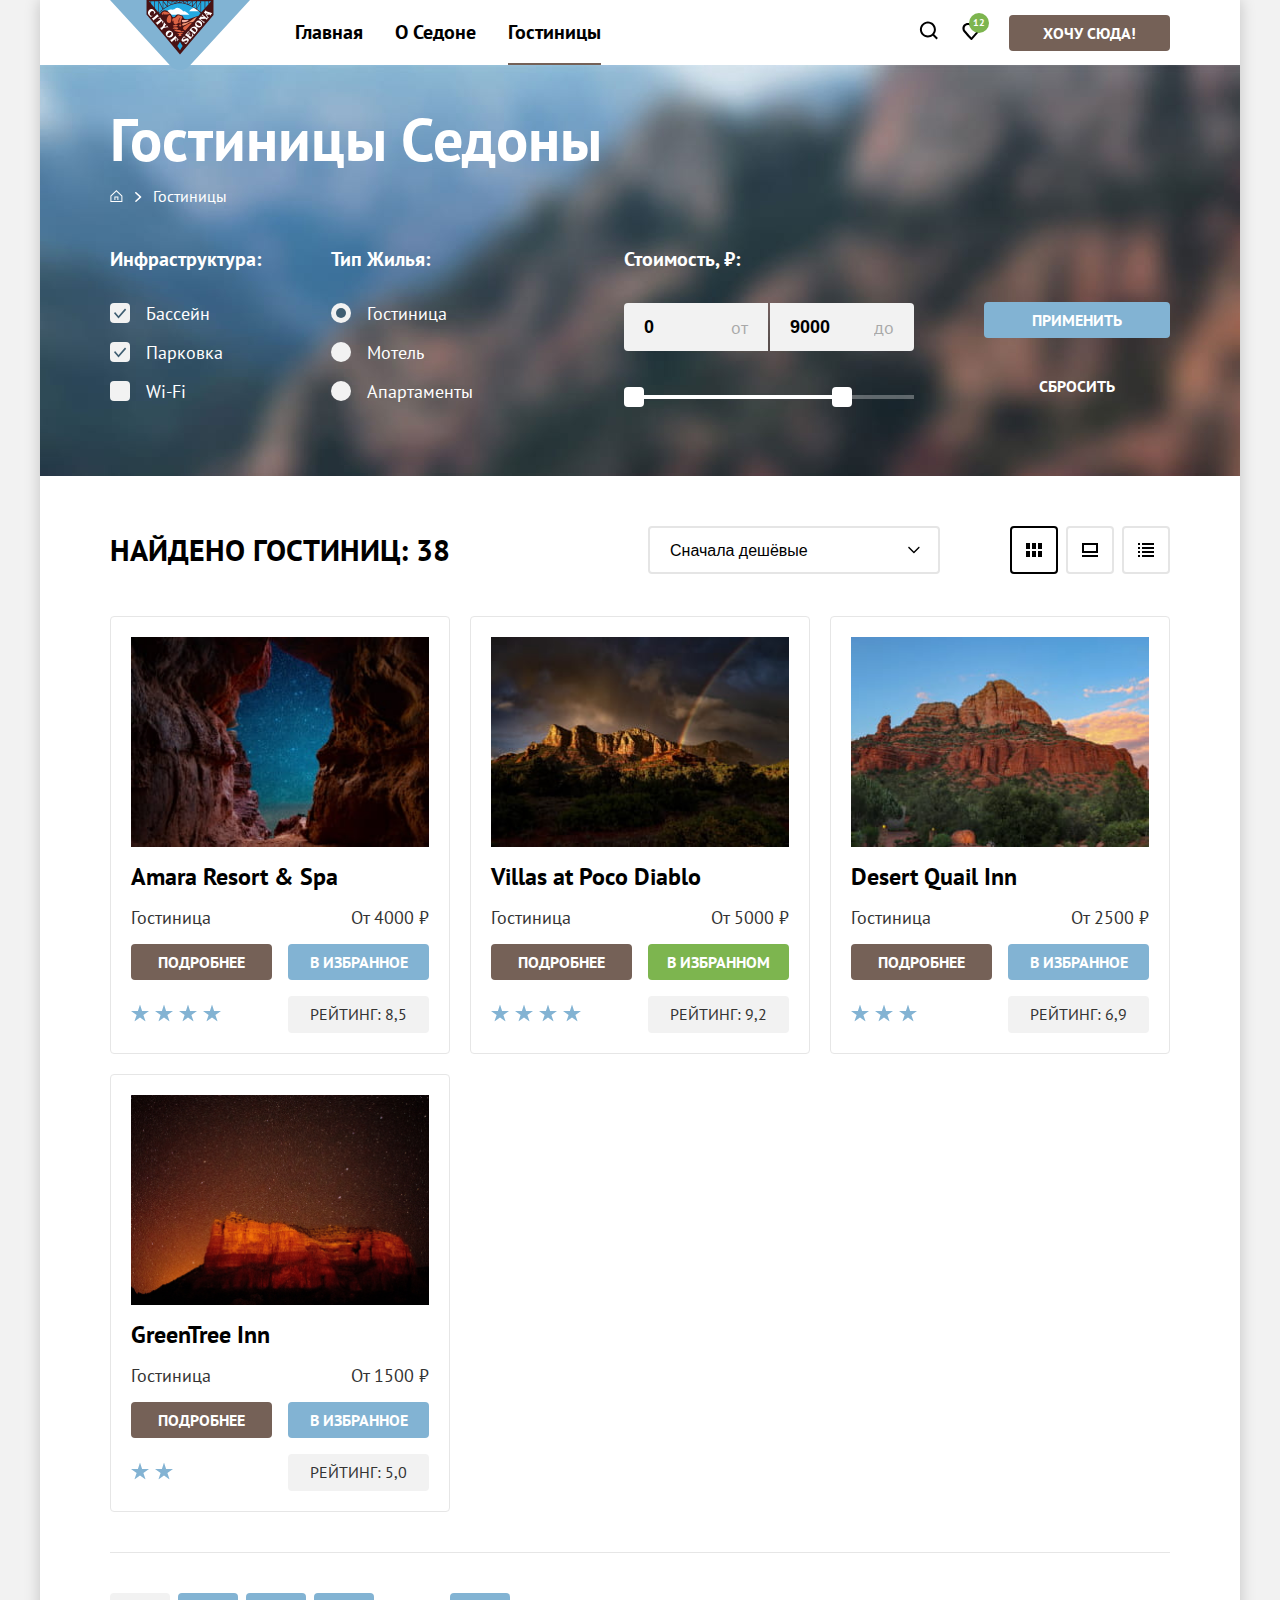
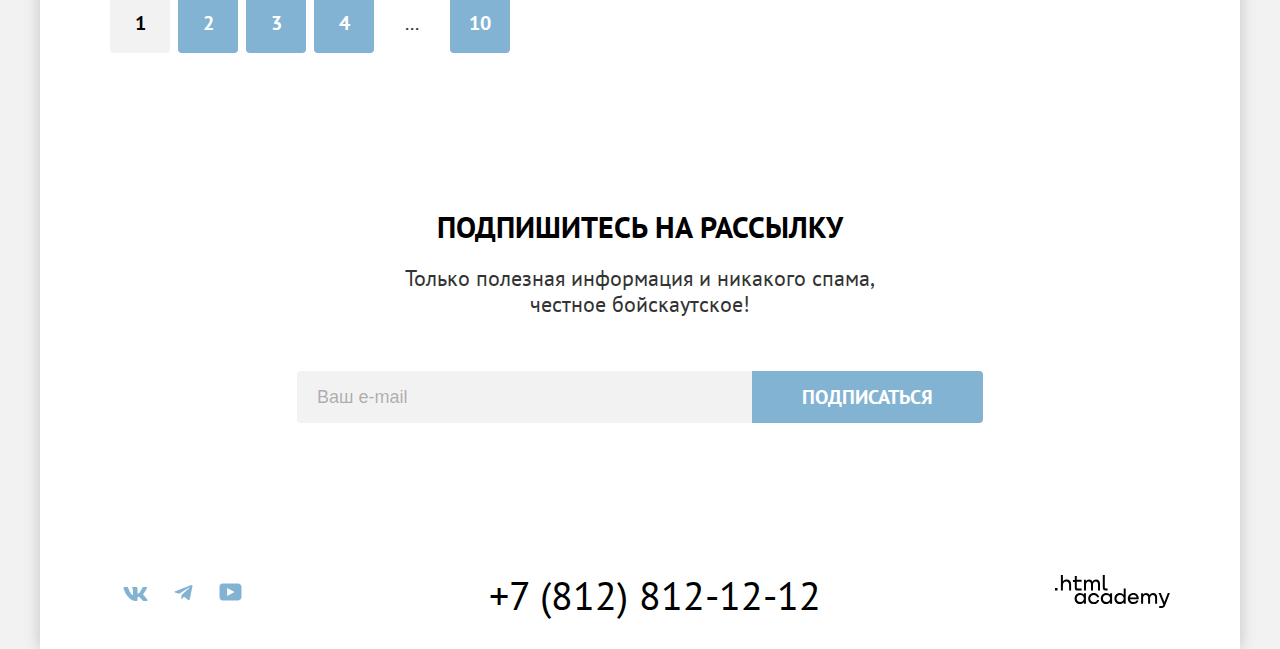
==== catalog.html @ d7b97e67 "Правки фокуса, модального окна" ====
<!DOCTYPE html>
<html lang="ru">

<head>
  <meta charset="utf-8">
  <meta name="viewport" content="width=device-width, initial-scale=1.0">
  <title>HTML Academy: Седона каталог</title>
  <link rel="stylesheet" href="styles/styles.css">
</head>

<body>
  <header class="header-box">
    <div class="header-layout container">
      <a class="header-logo" href="index.html">
        <img class="logo" src="images/logo-sedona.svg" width="140" height="70" alt="Логотип сайта Седона">
      </a>

      <nav class="header-navigation">
        <ul class="header-navigation-list list-unstyled">
          <li class="header-navigation-item">
            <a class="header-navigation-link" href="/">Главная</a>
          </li>
          <li class="header-navigation-item">
            <a class="header-navigation-link" href="#">О Седоне</a>
          </li>
          <li class="header-navigation-item">
            <a class="header-navigation-link is-current">Гостиницы</a>
          </li>
        </ul>

        <ul class="header-navigation-list header-navigation-user list-unstyled">
          <li class="header-navigation-item">
            <button type="button" class="header-navigation-link">
              <span class="visually-hidden">
                Поиск
              </span>
              <svg xmlns="http://www.w3.org/2000/svg" class="header-navigation-icon" width="19" height="19"
                viewBox="0 0 19 19" fill="none">
                <path
                  d="M18.8929 17.0083L15.1929 13.3288C16.1929 12.0359 16.8929 10.3453 16.8929 8.45583C16.8929 4.08014 13.2929 0.500031 8.89294 0.500031C4.49294 0.500031 0.892944 4.17959 0.892944 8.55528C0.892944 12.931 4.49294 16.5111 8.89294 16.5111C10.6929 16.5111 12.3929 15.9144 13.7929 14.8205L17.4929 18.5L18.8929 17.0083ZM8.89294 14.5221C5.59294 14.5221 2.89294 11.837 2.89294 8.55528C2.89294 5.27351 5.59294 2.58843 8.89294 2.58843C12.1929 2.58843 14.8929 5.27351 14.8929 8.55528C14.8929 11.837 12.1929 14.5221 8.89294 14.5221Z"
                  fill="currentColor" />
              </svg>
            </button>
          </li>

          <li class="header-navigation-item">
            <a class="header-navigation-link" href="#">
              <span class="visually-hidden">
                Избранное
              </span>
              <svg xmlns="http://www.w3.org/2000/svg" class="header-navigation-icon" width="19" height="17"
                viewBox="0 0 19 17" fill="none">
                <path
                  d="M9.29294 17C8.99294 17 8.69294 16.9 8.49294 16.6C3.09294 10.5 1.79294 9.10003 1.49294 8.70003C0.792944 7.80003 0.392944 6.60003 0.392944 5.40003C0.392944 2.40003 2.79294 3.05176e-05 5.89294 3.05176e-05C7.19294 3.05176e-05 8.39294 0.50003 9.39294 1.30003C10.3929 0.50003 11.6929 3.05176e-05 12.8929 3.05176e-05C15.8929 3.05176e-05 18.3929 2.40003 18.3929 5.40003C18.3929 6.70003 17.8929 7.90003 17.0929 8.80003L10.0929 16.7C9.89294 16.9 9.69294 17 9.29294 17ZM3.29294 7.50003C3.59294 7.90003 6.79294 11.5 9.39294 14.4L15.5929 7.40003C16.0929 6.90003 16.2929 6.20003 16.2929 5.40003C16.2929 3.60003 14.7929 2.10003 12.9929 2.10003C11.9929 2.10003 10.9929 2.60003 10.2929 3.40003C9.99294 3.70003 9.69294 3.80003 9.39294 3.80003C9.09294 3.80003 8.79294 3.60003 8.59294 3.40003C7.89294 2.60003 6.89294 2.10003 5.89294 2.10003C4.09294 2.10003 2.59294 3.60003 2.59294 5.40003C2.49294 6.30003 2.89294 7.00003 3.29294 7.50003C3.19294 7.50003 3.19294 7.50003 3.29294 7.50003Z"
                  fill="currentColor" />
              </svg>
              <span class="header-navigation-badge badge">12</span>
            </a>
          </li>

          <li class="header-navigation-item">
            <!-- По нажатию открывается модальное окно бронирования -->
            <button class="button" type="button">Хочу сюда!</button>
          </li>
        </ul>
      </nav>
    </div>
  </header>

  <main class="main-container main-inner">
    <section class="section-catalog-intro section-dark bg-primary">
      <div class="container">
        <header class="section-header">
          <h1 class="section-title">Гостиницы Седоны</h1>

          <ul class="breadcrumbs list-unstyled">
            <li class="breadcrumbs-item">
              <a class="breadcrumbs-link" href="index.html">
                <span class="visually-hidden">Главная</span>
                <svg xmlns="http://www.w3.org/2000/svg" class="breadcrumbs-icon" width="13" height="12"
                  viewBox="0 0 13 12" fill="none">
                  <path
                    d="M6.39294 0L0.392944 5.80006V12.0001H12.3929V5.80006L6.39294 0ZM11.3929 11.0001H1.39294V6.20005L6.39294 1.4L11.3929 6.20005V11.0001Z"
                    fill="currentColor" />
                  <path d="M4.39294 10.0001H5.39294V7.50005H7.39294V10.0001H8.39294V6.50005H4.39294V10.0001Z"
                    fill="currentColor" />
                </svg>
              </a>
            </li>

            <li class="breadcrumbs-item">
              <a class="breadcrumbs-link">Гостиницы</a>
            </li>
          </ul>
        </header>

        <form id="form-filter" class="form-filter" action="https://echo.htmlacademy.ru/" method="get">
          <fieldset class="filter-group">
            <legend class="filter-title title-h4">Инфраструктура:</legend>

            <ul class="filter-options-list list-unstyled">
              <li class="filter-option-item">
                <label class="form-checkbox">
                  <input class="form-checkbox-input" type="checkbox" name="swimming-pool" checked />
                  <span class="form-checkbox-text">Бассейн</span>
                </label>
              </li>
              <li class="filter-option-item">
                <label class="form-checkbox">
                  <input class="form-checkbox-input" type="checkbox" name="parking-space" checked />
                  <span class="form-checkbox-text">Парковка</span>
                </label>
              </li>
              <li class="filter-option-item">
                <label class="form-checkbox">
                  <input class="form-checkbox-input" type="checkbox" name="Wi-Fi" />
                  <span class="form-checkbox-text">Wi-Fi</span>
                </label>
              </li>
            </ul>
          </fieldset>

          <fieldset class="filter-group">
            <legend class="filter-title title-h4">Тип жилья:</legend>

            <ul class="filter-options-list list-unstyled">
              <li class="filter-option-item">
                <label class="form-radio">
                  <input class="form-radio-input" type="radio" name="type-house" value="hotel" checked />
                  <span class="form-radio-text">Гостиница</span>
                </label>
              </li>

              <li class="filter-option-item">
                <label class="form-radio">
                  <input class="form-radio-input" type="radio" name="type-house" value="motel" />
                  <span class="form-radio-text">Мотель</span>
                </label>
              </li>

              <li class="filter-option-item">
                <label class="form-radio">
                  <input class="form-radio-input" type="radio" name="type-house" value="apartments" />
                  <span class="form-radio-text">Апартаменты</span>
                </label>
              </li>
            </ul>
          </fieldset>

          <fieldset class="filter-group">
            <legend class="filter-title title-h4">Стоимость, ₽:</legend>

            <div class="filter-range-block form-range-block">
              <label class="form-range">
                <span class="form-range-label">от</span>
                <input class="form-range-input form-control" type="number" value="0" />
              </label>

              <label class="form-range">
                <span class="form-range-label">до</span>
                <input class="form-range-input form-control" type="number" value="9000" />
              </label>

              <div class="range-slider-block">
                <input type="range" class="range-slider" name="price" value="0" min="0" max="12000" step="100"
                  title="Цена от">
                <input type="range" class="range-slider" name="price" value="9000" min="" max="12000" step="100"
                  title="Цена до">
              </div>
            </div>
          </fieldset>

          <ul class="filter-actions-list list-unstyled">
            <li class="filter-action-item">
              <button class="filter-action button button-secondary" type="submit">
                Применить
              </button>
            </li>

            <li class="filter-action-item">
              <button class="filter-action button button-transparent" type="reset">
                Сбросить
              </button>
            </li>
          </ul>
        </form>
      </div>
    </section>

    <section class="catalog-products">
      <div class="container">
        <h2 class="visually-hidden" hidden>Список товаров с фильтрами</h2>

        <div class="catalog-settings">
          <h2 class="catalog-settings-title">Найдено гостиниц: 38</h2>

          <div class="catalog-sort">
            <label class="form-select">
              <span class="visually-hidden">Сортировать по</span>
              <select name="catalog-sort" class="form-select-input" form="form-filter" aria-label="Сортировка">
                <option value="cheap">Сначала дешёвые</option>
                <option value="expensive">Сначала дорогие</option>
                <option value="popular">Сначала популярные</option>
              </select>
            </label>
          </div>

          <ul class="catalog-views-list list-unstyled">
            <li class="catalog-view-item">
              <button type="button" class="catalog-view-button is-active" title="Показать карточки" tabindex="-1">
                <span class="visually-hidden">Показать карточки</span>
                <img loading="lazy" src="images/icons/icon-cards.svg" class="button-icon" width="20" height="20"
                  alt="Вид карточками">
              </button>
            </li>

            <li class="catalog-view-item">
              <button type="button" class="catalog-view-button" title="Показать блоки">
                <span class="visually-hidden">Показать блоки</span>
                <img loading="lazy" src="images/icons/icon-block.svg" class="button-icon" width="20" height="20"
                  alt="Вид блоками">
              </button>
            </li>

            <li class="catalog-view-item">
              <button type="button" class="catalog-view-button" title="Показать список">
                <span class="visually-hidden">Показать список</span>
                <img loading="lazy" src="images/icons/icon-list.svg" class="button-icon" width="20" height="20"
                  alt="Вид списоком">
              </button>
            </li>
          </ul>
        </div>

        <ul class="product-list list-unstyled">
          <li class="product-item">
            <div class="card-product">
              <figure class="card-product-thumbnail">
                <a href="#product" class="card-product-link">
                  <img loading="lazy" src="images/hotels/hotel-1-amara.jpg" alt="Гостиница Amara Resort & Spa"
                    width="300" height="212" class="card-product-media">
                </a>
              </figure>

              <h3 class="card-product-title">
                <a href="#product" class="card-product-link">Amara Resort & Spa</a>
              </h3>

              <ul class="card-product-summary list-unstyled">
                <li>
                  Гостиница
                </li>
                <li>
                  От 4000&nbsp;₽
                </li>
              </ul>

              <ul class="card-product-actions list-unstyled">
                <li class="card-prodcut-action-item">
                  <a href="#product" class="card-product-action button">Подробнее</a>
                </li>

                <li class="card-prodcut-action-item">
                  <button type="button" class="card-product-action button button-secondary">В избранное</button>
                </li>
              </ul>

              <div class="card-product-rating">
                <span class="visually-hidden">4 звезды</span>

                <ul class="card-product-stars list-unstyled">
                  <li>
                    <img loading="lazy" src="images/icons/icon-star-secondary.svg" class="star" width="18" height="18"
                      alt="Звезда">
                  </li>
                  <li>
                    <img loading="lazy" src="images/icons/icon-star-secondary.svg" class="star" width="18" height="18"
                      alt="Звезда">
                  </li>
                  <li>
                    <img loading="lazy" src="images/icons/icon-star-secondary.svg" class="star" width="18" height="18"
                      alt="Звезда">
                  </li>
                  <li>
                    <img loading="lazy" src="images/icons/icon-star-secondary.svg" class="star" width="18" height="18"
                      alt="Звезда">
                  </li>
                </ul>

                <span class="card-product-rate">Рейтинг: 8,5</span>
              </div>
            </div>
          </li>

          <li class="product-item">
            <div class="card-product">
              <figure class="card-product-thumbnail">
                <a href="#product" class="card-product-link">
                  <img loading="lazy" src="images/hotels/hotel-2-villas.jpg" alt="Гостиница Villas at Poco Diablo"
                    width="300" height="212" class="card-product-media">
                </a>
              </figure>

              <h3 class="card-product-title">
                <a href="#product" class="card-product-link">Villas at Poco Diablo</a>
              </h3>

              <ul class="card-product-summary list-unstyled">
                <li>
                  Гостиница
                </li>
                <li>
                  От 5000&nbsp;₽
                </li>
              </ul>

              <ul class="card-product-actions list-unstyled">
                <li class="card-prodcut-action-item">
                  <a href="#product" class="card-product-action button">Подробнее</a>
                </li>

                <li class="card-prodcut-action-item">
                  <button type="button" class="card-product-action button button-selected">В избранном</button>
                </li>
              </ul>

              <div class="card-product-rating">
                <span class="visually-hidden">4 звезды</span>

                <ul class="card-product-stars list-unstyled">
                  <li>
                    <img loading="lazy" src="images/icons/icon-star-secondary.svg" class="star" width="18" height="18"
                      alt="Звезда">
                  </li>
                  <li>
                    <img loading="lazy" src="images/icons/icon-star-secondary.svg" class="star" width="18" height="18"
                      alt="Звезда">
                  </li>
                  <li>
                    <img loading="lazy" src="images/icons/icon-star-secondary.svg" class="star" width="18" height="18"
                      alt="Звезда">
                  </li>
                  <li>
                    <img loading="lazy" src="images/icons/icon-star-secondary.svg" class="star" width="18" height="18"
                      alt="Звезда">
                  </li>
                </ul>

                <span class="card-product-rate">Рейтинг: 9,2</span>
              </div>
            </div>
          </li>

          <li class="product-item">
            <div class="card-product">
              <figure class="card-product-thumbnail">
                <a href="#product" class="card-product-link">
                  <img loading="lazy" src="images/hotels/hotel-3-desert.jpg" alt="Гостиница Desert Quail Inn"
                    width="300" height="212" class="card-product-media">
                </a>
              </figure>

              <h3 class="card-product-title">
                <a href="#product" class="card-product-link">Desert Quail Inn</a>
              </h3>

              <ul class="card-product-summary list-unstyled">
                <li>
                  Гостиница
                </li>
                <li>
                  От 2500&nbsp;₽
                </li>
              </ul>

              <ul class="card-product-actions list-unstyled">
                <li class="card-prodcut-action-item">
                  <a href="#product" class="card-product-action button">Подробнее</a>
                </li>

                <li class="card-prodcut-action-item">
                  <button type="button" class="card-product-action button button-secondary">В избранное</button>
                </li>
              </ul>

              <div class="card-product-rating">
                <span class="visually-hidden">3 звезды</span>

                <ul class="card-product-stars list-unstyled">
                  <li>
                    <img loading="lazy" src="images/icons/icon-star-secondary.svg" class="star" width="18" height="18"
                      alt="Звезда">
                  </li>
                  <li>
                    <img loading="lazy" src="images/icons/icon-star-secondary.svg" class="star" width="18" height="18"
                      alt="Звезда">
                  </li>
                  <li>
                    <img loading="lazy" src="images/icons/icon-star-secondary.svg" class="star" width="18" height="18"
                      alt="Звезда">
                  </li>
                </ul>

                <span class="card-product-rate">Рейтинг: 6,9</span>
              </div>
            </div>
          </li>

          <li class="product-item">
            <div class="card-product">
              <figure class="card-product-thumbnail">
                <a href="#product" class="card-product-link">
                  <img loading="lazy" src="images/hotels/hotel-4-greentree.jpg" alt="Гостиница GreenTree Inn"
                    width="300" height="212" class="card-product-media">
                </a>
              </figure>

              <h3 class="card-product-title">
                <a href="#product" class="card-product-link">GreenTree Inn</a>
              </h3>

              <ul class="card-product-summary list-unstyled">
                <li>
                  Гостиница
                </li>
                <li>
                  От 1500&nbsp;₽
                </li>
              </ul>

              <ul class="card-product-actions list-unstyled">
                <li class="card-prodcut-action-item">
                  <a href="#product" class="card-product-action button">Подробнее</a>
                </li>

                <li class="card-prodcut-action-item">
                  <button type="button" class="card-product-action button button-secondary">В избранное</button>
                </li>
              </ul>

              <div class="card-product-rating">
                <span class="visually-hidden">2 звезды</span>

                <ul class="card-product-stars list-unstyled">
                  <li>
                    <img loading="lazy" src="images/icons/icon-star-secondary.svg" class="star" width="18" height="18"
                      alt="Звезда">
                  </li>
                  <li>
                    <img loading="lazy" src="images/icons/icon-star-secondary.svg" class="star" width="18" height="18"
                      alt="Звезда">
                  </li>
                </ul>

                <span class="card-product-rate">Рейтинг: 5,0</span>
              </div>
            </div>
          </li>
        </ul>

        <ul class="pagination list-unstyled">
          <li class="pagination-item">
            <a class="pagination-link button pagination-current">1</a>
          </li>
          <li class="pagination-item">
            <a class="pagination-link button button-secondary" href="#page2">2</a>
          </li>
          <li class="pagination-item">
            <a class="pagination-link button button-secondary" href="#page3">3</a>
          </li>
          <li class="pagination-item">
            <a class="pagination-link button button-secondary" href="#page4">4</a>
          </li>
          <li class="pagination-item">
            ...
          </li>
          <li class="pagination-item">
            <a class="pagination-link button button-secondary" href="#page10">10</a>
          </li>
        </ul>
      </div>
    </section>

    <section class="section-mailing">
      <header class="section-header">
        <h2 class="visually-hidden">Подписка на рассылку</h2>
        <p class="section-title title-h2">Подпишитесь на рассылку</p>
        <p class="section-description">Только полезная информация и никакого спама, честное бойскаутское!</p>
      </header>

      <form class="form-mailing form-collapse" action="https://echo.htmlacademy.ru/" method="post">
        <label class="visually-hidden" for="mailing-email">Email</label>
        <input class="form-control form-control-large" placeholder="Ваш e-mail" type="email" name="mailing-email"
          id="mailing-email" required>
        <button class="button-submit button button-large button-secondary" type="submit">Подписаться</button>
      </form>
    </section>
  </main>

  <footer class="footer-box">
    <div class="footer-layout container">
      <ul class="footer-social-list list-unstyled">
        <li class="footer-social-item">
          <a class="footer-social-link" href="https://vk.com/htmlacademy" rel="noopener" target="_blank">
            <span class="visually-hidden">
              Вконтакте
            </span>
            <svg xmlns="http://www.w3.org/2000/svg" class="footer-social-icon" width="25" height="14"
              viewBox="0 0 25 14" fill="none">
              <path fill-rule="evenodd" clip-rule="evenodd"
                d="M23.9498 0.948C24.1158 0.402 23.9498 0 23.1548 0H20.5298C19.8618 0 19.5538 0.347 19.3868 0.73C19.3868 0.73 18.0518 3.926 16.1608 6.002C15.5488 6.604 15.2708 6.795 14.9368 6.795C14.7698 6.795 14.5188 6.604 14.5188 6.057V0.948C14.5188 0.292 14.3348 0 13.7788 0H9.65076C9.23376 0 8.98276 0.304 8.98276 0.593C8.98276 1.214 9.92876 1.358 10.0258 3.106V6.904C10.0258 7.737 9.87276 7.888 9.53876 7.888C8.64876 7.888 6.48376 4.677 5.19876 1.003C4.94976 0.288 4.69776 0 4.02676 0H1.39976C0.649756 0 0.499756 0.347 0.499756 0.73C0.499756 1.412 1.38976 4.8 4.64476 9.281C6.81476 12.341 9.86976 14 12.6528 14C14.3218 14 14.5278 13.632 14.5278 12.997V10.684C14.5278 9.947 14.6858 9.8 15.2148 9.8C15.6048 9.8 16.2718 9.992 17.8298 11.467C19.6098 13.216 19.9028 14 20.9048 14H23.5298C24.2798 14 24.6558 13.632 24.4398 12.904C24.2018 12.18 23.3518 11.129 22.2248 9.882C21.6128 9.172 20.6948 8.407 20.4158 8.024C20.0268 7.533 20.1378 7.314 20.4158 6.877C20.4158 6.877 23.6158 2.451 23.9488 0.948H23.9498Z"
                fill="currentColor" />
            </svg>
          </a>
        </li>

        <li class="footer-social-item">
          <a class="footer-social-link" href="https://t.me/htmlacademy" rel="noopener" target="_blank">
            <span class="visually-hidden">
              Телеграм
            </span>
            <svg xmlns="http://www.w3.org/2000/svg" class="footer-social-icon" width="19" height="16"
              viewBox="0 0 19 16" fill="none">
              <path
                d="M17.2853 0.0992597L1.34073 6.24776C0.252584 6.68481 0.258879 7.29184 1.14109 7.56253L5.23469 8.83953L14.7061 2.8637C15.1539 2.59121 15.5631 2.7378 15.2268 3.03636L7.55308 9.96185H7.55128L7.55308 9.96275L7.2707 14.1823C7.68438 14.1823 7.86693 13.9925 8.09895 13.7686L10.0873 11.8351L14.2232 14.89C14.9858 15.31 15.5334 15.0941 15.7232 14.1841L18.4382 1.38885C18.7161 0.274623 18.0128 -0.229883 17.2853 0.0992597Z"
                fill="currentColor" />
            </svg>
          </a>
        </li>

        <li class="footer-social-item">
          <a class="footer-social-link" href="https://www.youtube.com/user/htmlacademyru" rel="noopener"
            target="_blank">
            <span class="visually-hidden">
              Ютуб
            </span>
            <svg xmlns="http://www.w3.org/2000/svg" class="footer-social-icon" width="23" height="18"
              viewBox="0 0 23 18" fill="none">
              <path
                d="M19.1072 0.5H3.67437C1.81368 0.5 0.500244 2.09375 0.500244 3.9V13.9937C0.500244 15.9062 1.81368 17.5 3.67437 17.5H19.3261C20.9679 17.5 22.5002 15.9062 22.5002 14.1V3.9C22.2813 2.09375 20.9679 0.5 19.1072 0.5ZM8.16194 13.0375V4.9625L15.4953 9L8.16194 13.0375Z"
                fill="currentColor" />
            </svg>
          </a>
        </li>
      </ul>

      <a class="footer-contact-phone" href="tel:+78128121212">+7 (812) 812-12-12</a>

      <a class="footer-development-link" href="https://htmlacademy.ru" rel="noopener" target="_blank">
        <span class="visually-hidden">HTML Academy</span>
        <svg xmlns="http://www.w3.org/2000/svg" class="footer-development-logo" width="115" height="33"
          viewBox="0 0 115 33" fill="none">
          <path fill-rule="evenodd" clip-rule="evenodd"
            d="M7.9999 6.2C8.7999 5.2 9.9999 4.5 11.5999 4.5C14.2999 4.5 16.1999 6.4 16.0999 9.4V15.5H14.0999V9.8C14.0999 8 12.9999 6.6 11.1999 6.6C9.1999 6.6 7.8999 8.1 7.8999 10.2V15.5H5.8999V0H7.8999V6.2H7.9999ZM0 15.5V12.9H2.5V15.5H0ZM26.5999 4.79998H21.7999V1.09998H19.7999V4.89998H17.8999V6.89998H19.7999V12.9C19.7999 14.6 20.7999 15.6 22.4999 15.6H26.5999V13.6H22.8999C22.1999 13.6 21.7999 13.2 21.7999 12.5V6.79998H26.5999V4.79998ZM37.6 6.69998C38.2 5.39998 39.5 4.59998 41.1 4.59998C43.6 4.59998 45.1 6.39998 45 8.89997V15.4H43V9.09998C43 7.49998 42.1 6.49998 40.6 6.49998C39.4 6.49998 38 7.39998 38 9.79998V15.4H36V9.09998C36 7.49998 35.1 6.49998 33.6 6.49998C32 6.49998 31 7.99998 31 9.99998V15.4H29V4.79998H30.9V6.39998H31C31.6 5.39998 32.7 4.59998 34.1 4.59998C35.7 4.59998 36.9 5.49998 37.5 6.69998H37.6ZM47.8 12.7C47.8 14.4 48.8 15.4 50.6 15.4H52.6V13.4H50.9001C50.2001 13.4 49.8 13 49.8 12.3V0H47.8V12.7ZM25.0001 17.9C26.7001 17.9 28.0001 18.6 28.9001 19.7V18.2H30.9001V28.8H28.9001V27.2H28.8001C28.0001 28.3 26.8001 29.1 25.0001 29.1C21.9001 29.1 19.6001 26.8 19.6001 23.5C19.6001 20.2 21.9001 17.9 25.0001 17.9ZM21.7001 23.5C21.7001 25.5 23.1001 27.1 25.3001 27.1C27.5001 27.1 28.9001 25.4 28.9001 23.5C28.9001 21.5 27.5001 19.9 25.3001 19.9C23.1001 19.9 21.7001 21.5 21.7001 23.5ZM44.2 22C43.7 19.6 41.5999 17.9 38.7999 17.9C35.3999 17.9 33.2 20.4 33.2 23.5C33.2 26.6 35.3999 29.1 38.7999 29.1C41.5999 29.1 43.7 27.3 44.2 24.9H42.0999C41.7 26.2 40.3999 27.2 38.7999 27.2C36.5999 27.2 35.2 25.6 35.2 23.6C35.2 21.6 36.5999 20 38.7999 20C40.3999 20 41.5999 21 42.0999 22.2H44.2V22ZM51.2001 17.9C52.9001 17.9 54.2001 18.6 55.1 19.7V18.2H57.1V28.8H55.1V27.2H55C54.2001 28.3 53 29.1 51.2001 29.1C48.1001 29.1 45.8 26.8 45.8 23.5C45.8 20.2 48.1001 17.9 51.2001 17.9ZM47.9001 23.5C47.9001 25.5 49.3 27.1 51.5 27.1C53.6 27.1 55.1 25.4 55.1 23.5C55.1 21.5 53.7001 19.9 51.5 19.9C49.3 19.9 47.9001 21.5 47.9001 23.5ZM68.6999 19.8C67.7999 18.7 66.4999 17.9 64.7999 17.9C61.6999 17.9 59.3999 20.2 59.3999 23.5C59.3999 26.8 61.5999 29.1 64.7999 29.1C66.4999 29.1 67.7999 28.3 68.5999 27.3H68.6999V28.8H70.6999V13.4H68.6999V19.8ZM65.0999 27.1C62.8999 27.1 61.4999 25.5 61.4999 23.5C61.4999 21.5 62.8999 19.9 65.0999 19.9C67.2999 19.9 68.6999 21.5 68.6999 23.5C68.5999 25.5 67.1999 27.1 65.0999 27.1ZM72.8 23.5C72.8 20.4 75 17.9 78.3 17.9C81.8 17.9 84 20.6 83.8 24.2H75C75.1 25.8 76.5 27.1 78.4 27.1C79.8 27.1 80.9 26.5 81.4 25.5H83.5C82.8 27.8 80.8 29.1 78.3 29.1C74.9 29.1 72.8 26.5 72.8 23.5ZM81.6 22.4C81.3 20.8 80 19.8 78.3 19.8C76.6001 19.8 75.4 20.9 75.1 22.4H81.6ZM98.2001 17.9C96.6001 17.9 95.3001 18.7 94.6001 19.9H94.5001C93.9001 18.7 92.7001 17.9 91.1001 17.9C89.7001 17.9 88.6001 18.6 88.0001 19.7V18.2H86.1001V28.8H88.1001V23.4C88.1001 21.4 89.1001 20 90.7001 19.9C92.2001 19.9 93.1001 20.9 93.1001 22.5V28.8H95.1001V23.2C95.1001 20.8 96.5001 19.9 97.7001 19.9C99.2001 19.9 100.1 20.9 100.1 22.5V28.8H102.1V22.3C102.2 19.7 100.7 17.9 98.2001 17.9ZM105.8 18.1L109.4 27L112.8 18.1H114.9L110.2 30.3C109.5 32.1 108.5 32.9 106.7 32.9H104.2V30.9H106.7C107.7 30.9 108.1 30.6 108.4 29.7L103.6 18.1H105.8Z"
            fill="currentColor" />
        </svg>
      </a>
    </div>
  </footer>

  <div class="modal">
    <div class="modal-dialog">
      <div class="modal-header">
        <h2 class="modal-title">Поиск гостиницы в Седоне</h2>
        <button type="button" class="button-close" title="Закрыть">
          <span class="visually-hidden">Закрыть</span>
          <svg xmlns="http://www.w3.org/2000/svg" class="button-icon" width="15" height="14" viewBox="0 0 15 14"
            fill="none">
            <path
              d="M14.3929 1.29234L13.1006 3.05176e-05L7.39294 5.70772L1.68525 3.05176e-05L0.392944 1.29234L6.10064 7.00003L0.392944 12.7077L1.68525 14L7.39294 8.29234L13.1006 14L14.3929 12.7077L8.68525 7.00003L14.3929 1.29234Z"
              fill="currentColor" />
          </svg>
        </button>
      </div>

      <div class="modal-body">
        <form action="https://echo.htmlacademy.ru/" class="form-reservation" method="post">
          <div class="form-group form-group-with-hint form-group-arrival">
            <div class="form-label-column">
              <label for="date-arrival" class="form-label title-h4">Дата заезда:</label>
            </div>

            <div class="form-column">
              <input type="text" name="date-arrival" id="date-arrival" class="form-control form-control-date"
                value="27 апреля 2020" placeholder="Укажите дату" required>
              <span class="form-hint text-small text-error">Мы не можем отправить вас в прошлое.</span>
            </div>
          </div>

          <div class="form-group form-group-with-hint form-group-departure">
            <div class="form-label-column">
              <label for="date-departure" class="form-label title-h4">Дата заезда:</label>
            </div>

            <div class="form-column">
              <input type="text" name="date-departure" id="date-departure" class="form-control form-control-date"
                value="1 сентября 2023" placeholder="Укажите дату" required>
              <span class="form-hint text-small">На эти даты есть свободные номера. Пока есть.</span>
            </div>
          </div>

          <div class="form-group form-group-adults">
            <div class="form-label-column">
              <label for="number-of-adults" class="form-label title-h4">Взрослые:</label>
            </div>

            <div class="counter">
              <button type="button" class="counter-button counter-button-decrease" title="Уменьшить">
                <span class="visually-hidden">Уменьшить</span>
                <svg xmlns="http://www.w3.org/2000/svg" class="button-icon" width="14" height="14" viewBox="0 0 14 2"
                  fill="none">
                  <path d="M0 0L0 2L14 2V0L0 0Z" fill="currentColor" />
                </svg>
              </button>
              <input type="number" id="number-of-adults" name="number-of-adults" class="counter-control form-control"
                value="2">
              <button type="button" class="counter-button counter-button-increase" title="Увеличить">
                <span class="visually-hidden">Увеличить</span>
                <svg xmlns="http://www.w3.org/2000/svg" class="button-icon" width="14" height="14" viewBox="0 0 14 14"
                  fill="none">
                  <path d="M14 6H8V0H6V6H0V8H6V14H8V8H14V6Z" fill="currentColor" />
                </svg>
              </button>
            </div>
          </div>

          <div class="form-group form-group-children">
            <div class="form-label-column">
              <label for="number-of-children" class="form-label title-h4">Дети:</label>
              <button type="button" class="button-tooltip button-secondary"
                data-tooltip="Укажите количество детей, которые будут с вами, возраст которых от 6 до 18 лет. Дети до 6 лет размещаются бесплатно.">
                <span class="visually-hidden">Укажите количество детей, которые будут с вами, возраст которых от 6 до 18
                  лет. Дети до 6 лет размещаются бесплатно.</span>
              </button>
            </div>

            <div class="counter">
              <button type="button" class="counter-button counter-button-decrease" title="Уменьшить">
                <span class="visually-hidden">Уменьшить</span>
                <svg xmlns="http://www.w3.org/2000/svg" class="button-icon" width="14" height="14" viewBox="0 0 14 2"
                  fill="none">
                  <path d="M0 0L0 2L14 2V0L0 0Z" fill="currentColor" />
                </svg>
              </button>
              <input type="number" id="number-of-children" name="number-of-children"
                class="counter-control form-control" value="2">
              <button type="button" class="counter-button counter-button-increase" title="Увеличить">
                <span class="visually-hidden">Увеличить</span>
                <svg xmlns="http://www.w3.org/2000/svg" class="button-icon" width="14" height="14" viewBox="0 0 14 14"
                  fill="none">
                  <path d="M14 6H8V0H6V6H0V8H6V14H8V8H14V6Z" fill="currentColor" />
                </svg>
              </button>
            </div>
          </div>

          <button type="submit" class="button button-secondary button-extra-large">Найти</button>
        </form>
      </div>
    </div>
  </div>
</body>

</html>
---- styles/styles.css ----
/* Общие переменные */
:root {
  --c-default: #000;
  --c-default-opacity-60: rgba(0, 0, 0, 0.3);
  --c-default-opacity-30: rgba(0, 0, 0, 0.3);
  --c-secondary: #333;
  --c-dark: #000;
  --c-light: #fff;
  --c-light-opacity-30: rgba(255, 255, 255, 0.3);
  --c-danger: #ff5757;
  --c-outline-default: #83b3d3;
  --outline-shadow: 0 0 0 3px var(--c-outline-default);

  /* Ссылка */
  --c-link-default: #000000;
  --c-link-default-hover: #756157;

  /* Кнопки */
  --c-btn-primary: #756157;
  --c-btn-primary-hover: #615048;
  --c-btn-primary-press: #756157;

  --c-btn-secondary: #82b3d3;
  --c-btn-secondary-hover: #68a2ca;
  --c-btn-secondary-press: #82b3d3;

  --c-btn-selected: #7db54f;
  --c-btn-selected-hover: #6c9e42;
  --c-btn-selected-press: #7db54f;

  --c-btn-outline: #e5e5e5;
  --c-btn-outline-hover: #000;
  --c-btn-outline-focus: #68a2ca;

  --c-btn-light: #f2f2f2;
  --c-btn-dark: #000;

  --c-btn-close: #f2f2f2;
  --c-btn-close-hover: #e6e6e6;

  --c-btn-disabled: #e5e5e5;

  /* Иконки */
  --c-icon-default: #000;
  --c-icon-default-hover: #756157;
  --c-icon-secondary: #83b3d3;
  --c-icon-secondary-hover: #68a2ca;
  --c-icon-tertiary: #7db54f;

  /* Фон */
  --c-bg-default: #fff;
  --c-bg-default-opacity-30: rgba(255, 255, 255, 0.3);
  --c-bg-primary: #82b3d3;
  --c-bg-secondary: rgba(131, 179, 211, 0.12);
  --c-bg-tertiary: rgba(131, 179, 211, 0.2);

  /* Формы */
  --c-form-default: #f2f2f2;
  --c-form-default-hover: #e6e6e6;
  --c-form-primary: #3f5e72;
  --c-form-secondary: #e5e5e5;
  --c-border-default: #e6e6e6;

  /* Рендж слайдер */
  --range-height: 4px;
  --range-thumb-size: 20px;
  --range-left-offset: 0;
  --range-right-offset: 23.5%;

  /* Радиус элементов */
  --r-default: 4px;
  --r-large: 10px;
  --r-badge: 50px;
  --r-tooltip: 10px;
  --r-modal: 30px;
}

@font-face {
  font-family: "PT Sans";
  font-style: normal;
  font-weight: 400;
  src: url("../fonts/ptsans-400.woff2") format("woff2");
  font-display: swap;
}
@font-face {
  font-family: "PT Sans";
  font-style: normal;
  font-weight: 700;
  src: url("../fonts/ptsans-700.woff2") format("woff2");
  font-display: swap;
}

html {
  height: 100%;
  background-color: #f2f2f2;
}

body {
  display: flex;
  flex-direction: column;
  max-width: 1200px;
  min-height: 100%;
  margin: auto;
  background: var(--c-bg-default);
  box-shadow: 0 0 15px 0 rgba(0, 0, 0, 0.2);
  font-family: "PT Sans", Arial, sans-serif;
  font-size: 18px;
  line-height: 21px;
  color: var(--c-secondary);
}

/* Растяжение основной части/липкий футер */
.main-container {
  flex-grow: 1;
}

/* Ограничение по ширине основного контента */
.container {
  max-width: 1060px;
  margin: auto;
  padding-left: 15px;
  padding-right: 15px;
}

/*
  Типографика
*/

/* Заголовки */
h1,
.title-h1 {
  font-size: 60px;
  font-weight: 700;
  color: var(--c-default);
  line-height: 78px;
}

h2,
.title-h2 {
  font-size: 30px;
  font-weight: 700;
  color: var(--c-default);
  line-height: 36px;
  text-transform: uppercase;
}

h3,
.title-h3 {
  font-size: 24px;
  font-weight: 700;
  color: var(--c-default);
  line-height: 28px;
}

h4,
.title-h4 {
  font-size: 20px;
  font-weight: 700;
  color: var(--c-default);
  line-height: 24px;
}

h5,
.title-h5 {
  font-size: 18px;
  font-weight: 700;
  color: var(--c-default);
  line-height: 22px;
}

h6,
.title-h6 {
  font-size: 16px;
  font-weight: 700;
  color: var(--c-default);
  line-height: 20px;
}

/* Ссылки */
a {
  outline: none;
  color: var(--c-link-default);
}

a:hover,
a:focus {
  color: var(--c-link-default-hover);
}

a:active {
  opacity: 0.3;
}

/* Текст */
.text-small {
  font-size: 16px;
  line-height: 21px;
}

.text-light {
  color: var(--c-light) !important;
}

.text-error {
  color: var(--c-danger) !important;
}

.text-bold {
  font-weight: bold !important;
}

.text-uppercase {
  text-transform: uppercase !important;
}

/* Списки */
.list-unstyled {
  margin: 0;
  padding: 0;
  list-style: none;
}

/* Секции */
.section-title,
.section-description {
  margin: 0;
}

.section-description {
  font-size: 22px;
  line-height: 26px;
}

/* Темная секция */
.section-dark {
  color: var(--c-light);
}

.section-dark .section-title,
.section-dark .section-description {
  color: currentColor;
}

/* Фон */
.bg-default {
  background-color: var(--c-bg-default) !important;
}

.bg-primary {
  background-color: var(--c-bg-primary) !important;
}

.bg-secondary {
  background-color: var(--c-bg-secondary) !important;
}

.bg-tertiary {
  background-color: var(--c-bg-tertiary) !important;
}

/* Доступность */
.visually-hidden {
  position: absolute;
  width: 1px;
  height: 1px;
  padding: 0;
  margin: -1px;
  overflow: hidden;
  clip: rect(0, 0, 0, 0);
  border: 0;
}

/* Контроллеры формы */
.form-label {
  text-transform: capitalize;
}

.form-hint {
  display: inline-block;
  margin: 4px 0 0 20px;
}

.form-control {
  outline: none;
  box-sizing: border-box;
  height: 48px;
  padding: 0 20px;
  border: none;
  border-radius: var(--r-default);
  background-color: var(--c-form-default);
  font-size: 18px;
  font-weight: 700;
  line-height: 24px;
}

.form-control:hover,
.form-control:focus {
  background-color: var(--c-form-default-hover);
}

.form-control:focus {
  box-shadow: var(--outline-shadow);
}

.form-control::placeholder {
  color: var(--c-default-opacity-60);
}

/* Поле с календарем */
.form-control-date {
  padding-right: 60px;
  background-image: url("../images/icons/icon-calendar-dark-30.svg");
  background-repeat: no-repeat;
  background-position: calc(100% - 20px) center;
  background-size: 20px;
}

/* Скрываем стандартные кнопки вверх/вниз */
.form-control::-webkit-outer-spin-button,
.form-control::-webkit-inner-spin-button {
  -webkit-appearance: none;
  margin: 0;
}

.form-control[type="number"] {
  -moz-appearance: textfield;
}

.form-control-large {
  font-weight: 400;
}

/* Чекбокс */
.form-checkbox {
  cursor: pointer;
  position: relative;
  display: inline-flex;
  gap: 16px;
}

.form-checkbox:hover {
  opacity: 0.6;
}

.form-checkbox-input {
  cursor: pointer;
  position: relative;
  display: block;
  -webkit-appearance: none;
  -moz-appearance: none;
  appearance: none;
  width: 20px;
  height: 20px;
  margin: 0;
  border: none;
  border-radius: var(--r-default);
  background: var(--c-form-default);
}

.form-checkbox-input:focus {
  outline: none;
  box-shadow: var(--outline-shadow);
}

.form-checkbox-input:active,
.form-checkbox-input:disabled,
.form-checkbox-input:active + .form-checkbox-text,
.form-checkbox-input:disabled + .form-checkbox-text {
  opacity: 0.3;
  box-shadow: none;
}

.form-checkbox-input::after {
  opacity: 0;
  position: absolute;
  top: 0;
  left: 0;
  right: 0;
  bottom: 0;
  background-image: url("../images/icons/icon-check-primary.svg");
  background-repeat: no-repeat;
  background-position: center;
  background-size: contain;
  content: "";
}

.form-checkbox-input:checked::after {
  opacity: 1;
}

.form-checkbox-text {
  align-self: center;
}

/* Радиокнопка */
.form-radio {
  cursor: pointer;
  outline: none;
  position: relative;
  display: inline-flex;
  gap: 16px;
}

.form-radio:hover {
  opacity: 0.6;
}

.form-radio-input {
  cursor: pointer;
  position: relative;
  display: block;
  -webkit-appearance: none;
  -moz-appearance: none;
  appearance: none;
  width: 20px;
  height: 20px;
  margin: 0;
  border: none;
  border-radius: 50%;
  background: var(--c-form-default);
  color: var(--c-form-primary);
}

.form-radio-input:focus {
  outline: none;
  box-shadow: var(--outline-shadow);
}

.form-radio-input:active,
.form-radio-input:disabled,
.form-radio-input:active + .form-radio-text,
.form-radio-input:disabled + .form-radio-text {
  opacity: 0.3;
  box-shadow: none;
}

.form-radio-input::after {
  opacity: 0;
  position: absolute;
  top: 0;
  left: 0;
  right: 0;
  bottom: 0;
  width: 50%;
  height: 50%;
  margin: auto;
  border-radius: 50%;
  background-color: currentColor;
  content: "";
}

.form-radio-input:checked::after {
  opacity: 1;
}

.form-radio-text {
  align-self: center;
}

/* Выпадающий список */
.form-select-input {
  cursor: pointer;
  position: relative;
  -moz-appearance: none;
  -webkit-appearance: none;
  appearance: none;
  width: 100%;
  height: 48px;
  padding: 0 40px 0 20px;
  border: 2px solid var(--c-form-secondary);
  border-radius: var(--r-default);
  background-color: transparent;
  background-image: url("../images/icons/icon-arrow-down.svg");
  background-repeat: no-repeat;
  background-position: calc(100% - 14px) center;
  background-size: 20px;
  font-size: 16px;
  line-height: 21px;
}

.form-select-input:hover,
.form-select-input:focus {
  outline: none;
  border-color: var(--c-outline-default);
}

.form-select-input:disabled {
  opacity: 0.3;
  border: 2px solid var(--c-dark);
  color: var(--c-dark);
}

/* Кнопки */
button {
  outline: none;
}

.button {
  box-sizing: border-box;
  outline: none;
  cursor: pointer;
  display: inline-block;
  padding: 8px 34px;
  border: none;
  border-radius: var(--r-default);
  background-color: var(--c-btn-primary);
  color: var(--c-light);
  font-family: inherit;
  font-weight: 700;
  font-size: 16px;
  line-height: 20px;
  text-align: center;
  text-decoration: none;
  text-transform: uppercase;
}

.button:hover,
.button:focus {
  background-color: var(--c-btn-primary-hover);
  color: var(--c-light);
}

.button:active {
  opacity: 1;
  background-color: var(--c-btn-primary-press);
  color: var(--c-light-opacity-30);
}

.button:disabled,
.button:hover:disabled,
.button:focus:disabled,
.button:active:disabled {
  background-color: var(--c-btn-disabled);
  color: var(--c-light);
}

/* Второстипенный вид кнопки */
.button-secondary {
  background-color: var(--c-btn-secondary);
  color: var(--c-light);
}

.button-secondary:hover,
.button-secondary:focus {
  background-color: var(--c-btn-secondary-hover);
}

.button-secondary:active {
  background-color: var(--c-btn-secondary-press);
}

.button-selected {
  background-color: var(--c-btn-selected);
}

.button-selected:hover,
.button-selected:focus {
  background-color: var(--c-btn-selected-hover);
}

.button-selected:active {
  background-color: var(--c-btn-selected-press);
}

/* Прозрачная кнопка */
.button-transparent,
.button-transparent:hover,
.button-transparent:focus,
.button-transparent:active,
.button-transparent:disabled {
  background-color: transparent;
  color: currentColor;
}

.button-transparent:hover {
  opacity: 0.6;
}

.button-transparent:focus {
  box-shadow: inset var(--outline-shadow);
}

.button-transparent:active {
  opacity: 0.3;
  box-shadow: none;
}

.button-transparent:disabled {
  opacity: 0.1;
}

/* Большая кнопка */
.button-large {
  padding-left: 50px;
  padding-right: 50px;
  font-size: 20px;
  line-height: 36px;
  text-transform: uppercase;
}

/* Экстра большая кнопка */
.button-extra-large {
  padding: 12px 50px;
  border-radius: var(--r-large);
  font-size: 20px;
  line-height: 36px;
  text-transform: uppercase;
}

/* Кнопка закрытия */
.button-close {
  cursor: pointer;
  display: flex;
  align-items: center;
  justify-content: center;
  width: 52px;
  height: 52px;
  border: none;
  border-radius: 50%;
  background-color: var(--c-btn-close);
}

.button-close:hover,
.button-close:focus {
  background-color: var(--c-btn-close-hover);
}

.button-close:focus {
  box-shadow: var(--outline-shadow);
}

.button-close:active {
  box-shadow: none;
  color: var(--c-default-opacity-30);
}

/* Подсказка */
.button-tooltip {
  cursor: pointer;
  position: relative;
  display: inline-flex;
  align-items: center;
  justify-content: center;
  width: 26px;
  height: 26px;
  padding: 0;
  border: none;
  border-radius: 50%;
  background-image: url("../images/icons/icon-info-light.svg");
  background-repeat: no-repeat;
  background-position: center;
  background-size: 20px;
}

.button-tooltip::before,
.button-tooltip::after {
  opacity: 0;
  visibility: hidden;
  position: absolute;
  z-index: 9;
  left: 50%;
  background-color: var(--c-secondary);
  content: "";
}

.button-tooltip::before {
  box-sizing: border-box;
  top: calc(100% + 16px);
  width: 255px;
  transform: translateX(-50%);
  padding: 22px 20px;
  border-radius: var(--r-tooltip);
  box-shadow: 0px 15px 30px 0px rgba(0, 0, 0, 0.3);
  color: var(--c-light);
  font-size: 15px;
  line-height: 20px;
  text-align: left;
  content: attr(data-tooltip);
}

.button-tooltip::after {
  top: calc(100% + 10px);
  width: 16px;
  height: 16px;
  transform: translateX(-50%) rotate(45deg);
}

.button-tooltip:hover::before,
.button-tooltip:hover::after,
.button-tooltip:focus::before,
.button-tooltip:focus::after {
  opacity: 1;
  visibility: visible;
}

/* Счетчик */
.counter {
  position: relative;
  width: 110px;
  text-align: center;
}

.counter-control {
  padding-left: 40px;
  padding-right: 40px;
  text-align: center;
}

.counter-button {
  opacity: 0.3;
  cursor: pointer;
  position: absolute;
  top: 0;
  width: 40px;
  height: 100%;
  padding: 0;
  border: none;
  border-radius: var(--r-default);
  background-color: transparent;
  background-repeat: no-repeat;
  background-position: center;
  background-size: 20px;
  color: var(--c-btn-primary);
}

.counter-button:hover,
.counter-button:focus {
  opacity: 1;
  color: var(--c-btn-dark);
}

.counter-button:focus:active {
  opacity: 0.3;
  color: var(--c-btn-primary);
}

.counter-button::before {
  position: absolute;
  top: 0;
  left: 0;
  right: 0;
  bottom: 0;
  width: 20px;
  height: 20px;
  margin: auto;
  border-radius: var(--r-default);
  content: "";
}

.counter-button:focus::before {
  box-shadow: var(--outline-shadow);
}

.counter-button:focus:active::before {
  box-shadow: none;
}

.counter-button-decrease {
  left: 0;
}

.counter-button-increase {
  right: 0;
}

/*
  Формы
*/
/* Форма без скруглений между элементами */
.form-collapse .form-control {
  height: auto;
  border-top-right-radius: 0;
  border-bottom-right-radius: 0;
}

.form-collapse .button-submit {
  border-top-left-radius: 0;
  border-bottom-left-radius: 0;
}

/*
  Компоненты
*/

/* Хлебные крошки */
.breadcrumbs {
  display: flex;
  flex-wrap: wrap;
  margin: 8px 0 0;
  font-size: 16px;
}

.breadcrumbs-item {
  display: inline-flex;
  align-items: center;
}

.breadcrumbs-item + .breadcrumbs-item::before {
  display: block;
  width: 30px;
  height: 20px;
  background-image: url("../images/icons/icon-arrow-right-light.svg");
  background-repeat: no-repeat;
  background-position: center;
  background-size: contain;
  content: "";
}

.breadcrumbs .breadcrumbs-link {
  color: currentColor;
}

.breadcrumbs .breadcrumbs-link:hover,
.breadcrumbs .breadcrumbs-link:focus,
.breadcrumbs .breadcrumbs-link:active {
  color: currentColor;
}

.breadcrumbs .breadcrumbs-link:hover,
.breadcrumbs .breadcrumbs-link:focus {
  opacity: 0.6;
}

.breadcrumbs .breadcrumbs-link:active {
  opacity: 0.3;
}

/* Значек */
.badge {
  box-sizing: border-box;
  display: inline-block;
  min-width: 20px;
  height: 20px;
  padding: 0 3px;
  border-radius: var(--r-badge);
  background-color: var(--c-btn-selected);
  color: var(--c-light);
  font-size: 10px;
  line-height: 20px;
  text-align: center;
}

/* Текстовая карточка */
.card-tile {
  box-sizing: border-box;
  position: relative;
  display: flex;
  flex-direction: column;
  justify-content: center;
  gap: 30px;
  padding: 80px 85px;
  text-align: center;
}

/* Обнуление отступов по умолчанию для текста */
.card-tile-thumbnail,
.card-tile-title,
.card-tile-description {
  margin: 0;
}

.card-tile-thumbnail {
  height: 74px;
}

/* Вписываем картинку в блок */
.card-tile-media {
  max-width: 100%;
  max-height: 100%;
}

/* Текстовая карточка с подчеркиванием */
.card-tile-stripe .card-tile-title {
  position: relative;
}

/* Добавляем черточку */
.card-tile-stripe .card-tile-title::after {
  display: block;
  max-width: 60px;
  height: 2px;
  margin: 30px auto 0;
  background-color: var(--c-bg-tertiary);
  content: "";
}

/* Изменяем цвет текста карточки, если карточка темная */
.card-tile-stripe.bg-primary .card-tile-title {
  color: var(--c-light);
}

.card-tile-stripe.bg-primary .card-tile-title::after {
  background-color: var(--c-light-opacity-30);
}

/* Шапка */
.header-box {
  position: relative;
  z-index: 1;
}

/* Разметка шапки */
.header-layout {
  display: flex;
  flex-wrap: wrap;
  gap: 45px;
}

/* Блок логотипа в шапке */
.header-logo {
  display: block;
  margin-bottom: -5px;
}

.header-logo:hover,
.header-logo:focus {
  opacity: 0.8;
}

.header-logo:active {
  opacity: 0.3;
}

/* Изоборажение логотипа в шапке */
.logo {
  display: block;
  width: 140px;
  height: 70px;
}

/* Навигация в шапке */
.header-navigation {
  display: flex;
  flex-wrap: wrap;
  justify-content: space-between;
  flex-grow: 1;
  align-items: center;
  margin: auto;
}

/* Список навигации в шапке */
.header-navigation-list {
  display: flex;
  align-items: center;
  gap: 32px;
}

/* Ссылка навигации */
.header-navigation-link {
  position: relative;
  cursor: pointer;
  display: block;
  padding: 19px 0;
  border: none;
  border-bottom: 2px solid transparent;
  background: none;
  font-weight: 700;
  font-size: 20px;
  line-height: 24px;
  text-align: center;
  text-decoration: none;
  color: var(--c-default);
}

.header-navigation-link:hover,
.header-navigation-link:focus {
  color: var(--c-link-default-hover);
}

.header-navigation-link:active {
  opacity: 0.3;
  color: var(--c-link-default-hover);
}

/* Активная ссылка навигации */
.header-navigation-link.is-current {
  border-bottom-color: var(--c-btn-primary);
}

/* Позиционирование значка в навигации */
.header-navigation-badge {
  position: absolute;
  top: 18%;
  left: 45%;
}

/* Ссылка в навигации пользователя */
.header-navigation-user {
  gap: 0;
}

.header-navigation-user .header-navigation-item:last-child {
  margin-left: 16px;
}

.header-navigation-user .header-navigation-link {
  padding-left: 12px;
  padding-right: 12px;
  border: none;
}

/* Первый экран на главной */
.main-index-container {
  background-color: #d6e8f2;
  background-image: url("../images/decor.svg"),
    url("../images/background-1-screen.jpg");
  background-repeat: no-repeat;
  background-size: 100% auto;
  background-position: bottom center, center;
  text-align: center;
  height: 485px;
}
.welcome {
  margin-top: 51px;
}

/*
 * Преимущества
 */

/* Выравнивание текста */
.section-advantages {
  text-align: center;
}

.section-advantages .section-header {
  display: flex;
  flex-direction: column;
  gap: 26px;
  max-width: 680px;
  margin: 68px auto 88px;
}

/* Сетка Преимущества */
.advantages-list {
  display: grid;
  grid-template-columns: repeat(3, 1fr); /* Задаем 3 колонки равной ширины */
}

.advantages-item {
  position: relative;
  min-height: 385px;
}

.advantages-item.column-by-2 {
  grid-column: span 2; /* Ячейка будет занимать 2 колонки */
}

/* Растянутое изображение */
.advantages-item-picture {
  position: relative;
  display: block;
  width: 100%;
  height: 100%;
}

.advantages-item-image {
  position: absolute;
  top: 0;
  left: 0;
  height: 100%;
  width: 100%;
  object-fit: cover;
  object-position: center;
}

/* Рекомендации */
/* Выравнивание текста */
.section-recommendations {
  text-align: center;
}

.section-recommendations .section-header {
  display: flex;
  flex-direction: column;
  gap: 20px;
  max-width: 680px;
  margin: 64px auto;
}

/* Убираем стили по умолчанию */
.recommendations-list {
  display: grid;
  grid-template-columns: repeat(3, 1fr);
  text-align: center;
}

.recommendations-item:nth-child(2n + 1) {
  background-color: var(--c-bg-secondary);
}

/* Поиск отелей */
/* Выравнивание текста */
.section-hotel-search {
  box-sizing: border-box;
  display: flex;
  flex-direction: column;
  align-items: center;
  justify-content: center;
  margin: 96px 0;
  text-align: center;
}

.section-hotel-search .section-header {
  display: flex;
  flex-direction: column;
  gap: 20px;
  max-width: 600px;
  margin: 0 auto 54px;
}

/* Подписка на рассылку */
.section-mailing {
  box-sizing: border-box;
  display: flex;
  flex-direction: column;
  align-items: center;
  justify-content: center;
  min-height: 406px;
  padding: 96px 0 104px;
  background-repeat: no-repeat;
  background-size: cover;
  text-align: center;
}

.section-mailing-with-background {
  background-image: url("../images/background-mailing.jpg");
}

.section-mailing .section-header {
  display: flex;
  flex-direction: column;
  gap: 20px;
  max-width: 500px;
}

.form-mailing {
  display: flex;
  width: 100%;
  max-width: 686px;
  margin-top: 54px;
}

.form-mailing .form-control {
  flex-grow: 1;
  width: 100%;
}

/* Каталог */
.section-catalog-intro {
  padding: 35px 0 72px;
  background-image: url("../images/catalog-filter.jpg");
  background-repeat: no-repeat;
  background-size: cover;
}

.section-catalog-intro .section-header {
  margin-bottom: 40px;
}

/*
 * Фильтр
 */
.form-filter {
  display: flex;
  flex-wrap: wrap;
  gap: 70px;
}

.filter-group {
  margin: 0;
  padding: 0;
  border: none;
}

.filter-group:nth-child(3) {
  margin-left: auto;
}

.filter-title {
  margin: 0 0 32px;
  padding: 0;
  color: currentColor;
  text-transform: capitalize;
}

.filter-options-list {
  display: flex;
  flex-direction: column;
  gap: 18px;
}

.filter-option-item {
  display: inline-flex;
}

.filter-range-block {
  max-width: 290px;
}

.form-range-block {
  display: grid;
  grid-template-columns: repeat(2, 1fr);
  gap: 44px 2px;
}

.form-range {
  position: relative;
}

.form-range-input {
  position: relative;
  flex-grow: 1;
  width: 100%;
}

.form-range:nth-of-type(1) .form-range-input {
  border-top-right-radius: 0;
  border-bottom-right-radius: 0;
}

.form-range:nth-of-type(2) .form-range-input {
  border-top-left-radius: 0;
  border-bottom-left-radius: 0;
}

.form-range-label {
  opacity: 0.3;
  position: absolute;
  z-index: 1;
  top: 50%;
  right: 20px;
  transform: translateY(-50%);
  color: var(--c-default);
}

.range-slider-block {
  grid-column: span 2;
  position: relative;
  height: var(--range-height);
  background: var(--c-bg-default-opacity-30);
}

.range-slider-block::before {
  pointer-events: none;
  position: absolute;
  height: var(--range-height);
  left: var(--range-left-offset);
  right: var(--range-right-offset);
  width: unset;
  background-color: var(--c-bg-default);
  content: "";
}

.range-slider {
  pointer-events: none;
  -webkit-appearance: none;
  -moz-appearance: none;
  appearance: none;
  position: absolute;
  z-index: 0;
  height: var(--range-height);
  margin: 0;
  background: none;
  /* Убираем наложение ползунков друг на друга в начальной/конечной точке  */
  width: calc(100% - var(--range-thumb-size));
}

.range-slider:focus {
  outline: none;
}

/* Первый слайдер выравниваем по левой стороне */
.range-slider:first-child {
  left: 0;
}

/* Второй слайдер выравниваем по правой стороне */
.range-slider:last-child {
  right: 0;
}

/* Стилизация ползунка для webkit и firefox */
.range-slider::-webkit-slider-runnable-track,
.range-slider::-moz-range-track {
  -webkit-appearance: none;
  appearance: none;
  height: var(--range-height);
  background: none;
}

/* Стилизация рычажка для webkit */
.range-slider::-webkit-slider-thumb {
  cursor: pointer;
  pointer-events: all;
  -webkit-appearance: none;
  appearance: none;
  width: var(--range-thumb-size);
  height: var(--range-thumb-size);
  border: none;
  border-radius: var(--r-default);
  background: var(--c-bg-default);
}

.range-slider:focus::-webkit-slider-thumb {
  box-shadow: var(--outline-shadow);
}

/* Стилизация рычажка для firefox  */
.range-slider::-moz-range-thumb {
  cursor: pointer;
  pointer-events: all;
  -webkit-appearance: none;
  appearance: none;
  width: var(--range-thumb-size);
  height: var(--range-thumb-size);
  border: none;
  border-radius: var(--r-default);
  background: var(--c-bg-default);
}

.range-slider:focus::-moz-range-thumb {
  box-shadow: var(--outline-shadow);
}

.filter-actions-list {
  display: flex;
  flex-direction: column;
  min-width: 150px;
  gap: 30px;
  margin: 55px 0 0;
}

.filter-action {
  width: 100%;
  padding-left: 48px;
  padding-right: 48px;
}

/*
 Дополнительные настройки фильтра каталога
*/
.catalog-settings {
  display: flex;
  flex-wrap: wrap;
  align-items: center;
  gap: 70px;
  margin-bottom: 42px;
}

.catalog-settings-title {
  margin: 0 auto 0 0;
}

.catalog-sort {
  width: 292px;
}

.catalog-views-list {
  display: flex;
  flex-wrap: wrap;
  gap: 8px;
}

.catalog-view-button {
  cursor: pointer;
  display: flex;
  align-items: center;
  justify-content: center;
  width: 48px;
  height: 48px;
  padding: 0;
  border: 2px solid var(--c-btn-outline);
  border-radius: var(--r-default);
  background-color: transparent;
  color: var(--c-default);
}

.catalog-view-button:hover,
.catalog-view-button:active,
.catalog-view-button:focus:active,
.catalog-view-button.is-active {
  border-color: var(--c-btn-outline-hover);
}

.catalog-view-button:focus {
  border-color: var(--c-btn-outline-focus);
}

/* Каталог товаров */
.catalog-products {
  padding: 50px 0 60px;
}

.main-inner-container {
  width: 100%;
}
.main-inner-wrapper {
  color: #ffffff;
  text-align: left;
  width: 1060px;
  margin: 0 auto;
}
.catalog-container {
  width: 1060px;
  margin: 0 auto;
}
.inner-header-title {
  display: inline;
  font-weight: 700;
  font-size: 60px;
  line-height: 78px;
  color: #ffffff;
}
.catalog-filter-title {
  font-weight: 700;
  font-size: 20px;
  line-height: 24px;
}
.catalog-filter-result {
  font-weight: 700;
  font-size: 30px;
  line-height: 36px;
  text-transform: uppercase;
  color: #000000;
}
.catalog-filter {
  display: flex;
}
.catalog-filter-group {
  width: 151px;
}
.catalog-filter-group-house {
  margin-left: 70px;
}
.catalog-filter-group-cost {
  width: 288px;
  margin-left: auto;
}
.catalog-filter-list {
  list-style: none;
  margin: 0;
  padding: 0;
}
.catalog-filter-button-container {
  display: flex;
  flex-direction: column;
  justify-content: center;
  margin-top: auto;
  margin-left: 70px;
}
.catalog-sorting-container {
  display: flex;
  align-items: center;
}

/* Сетка товаров */
.product-list {
  display: grid;
  grid-template-columns: repeat(3, 1fr);
  gap: 20px;
}

/* Одинаковая высота ячеек товаров */
.product-list .product-item {
  display: flex;
  flex-direction: column;
}

/* Карточки */
.card-product {
  display: flex;
  flex-direction: column;
  flex-grow: 1;
  gap: 16px;
  padding: 20px;
  border: 1px solid var(--c-border-default);
  border-radius: var(--r-default);
}

.card-product-thumbnail {
  position: relative;
  margin: 0;
  padding: 70.5% 0 0;
}

.card-product-thumbnail .card-product-link {
  position: absolute;
  top: 0;
  left: 0;
  width: 100%;
  height: 100%;
}

.card-product-thumbnail .card-product-link:focus {
  opacity: 0.9;
}

.card-product-media {
  position: absolute;
  top: 0;
  left: 0;
  width: 100%;
  height: 100%;
  object-fit: cover;
  object-position: center;
}

.card-product-title {
  margin: 0;
}

.card-product-link {
  color: currentColor;
  text-decoration: none;
}

.card-product-summary,
.card-product-actions,
.card-product-rating {
  display: grid;
  grid-template-columns: repeat(2, 1fr);
  gap: 16px;
}

/* Каждый второй элемент свойства выровнен по правой стороне */
.card-product-summary > li:nth-child(2n + 2) {
  text-align: right;
}

/* Выравнивания действия по нижнему краю карточки */
.card-product-actions {
  margin-top: auto;
}

/* Кнопка действия */
.card-product-action {
  width: 100%;
  padding-left: 15px;
  padding-right: 15px;
}

/* Звезды */
.card-product-stars {
  display: flex;
  flex-wrap: wrap;
  column-gap: 6px;
  align-self: center;
}

/* Рейтинг */
.card-product-rate {
  padding: 8px 5px;
  border-radius: var(--r-default);
  background-color: var(--c-form-default);
  font-size: 16px;
  text-transform: uppercase;
  text-align: center;
}

/*
 * Пагинация
 */
.pagination {
  display: flex;
  flex-wrap: wrap;
  gap: 8px;
  margin-top: 40px;
  padding-top: 40px;
  border-top: 1px solid var(--c-border-default);
}

.pagination-item,
.pagination-link {
  box-sizing: border-box;
  display: flex;
  align-items: center;
  justify-content: center;
  height: 60px;
  min-width: 60px;
  font-size: 20px;
  line-height: 36px;
}

.pagination-link {
  display: inline-flex;
  align-items: center;
  justify-content: center;
  border-radius: var(--r-default);
  padding: 5px;
}

.pagination-link.pagination-current {
  background-color: var(--c-btn-light);
  color: var(--c-default);
}

/*
 * Футер
 */
.footer-box {
  padding: 48px 0 34px;
}

/* Разметка футера */
.footer-layout {
  display: flex;
  justify-content: space-between;
  gap: 70px;
}

/* Соц сети */
.footer-social-list {
  display: flex;
  flex-wrap: wrap;
}

.footer-social-link {
  display: inline-block;
  height: 40px;
  padding: 0 13px;
  color: var(--c-icon-secondary);
  line-height: 40px;
}

.footer-social-link:hover,
.footer-social-link:focus {
  color: var(--c-icon-secondary-hover);
}

.footer-social-link:active {
  opacity: 0.3;
  color: var(--c-icon-secondary-hover);
}

/* Номер телефона */
.footer-contact-phone {
  font-size: 40px;
  line-height: 40px;
  text-transform: uppercase;
  text-decoration: none;
  color: #000000;
}

/*
  Модальное окно
*/

.modal {
  box-sizing: border-box;
  position: fixed;
  z-index: 99;
  overflow-y: auto;
  top: 0;
  left: 0;
  display: none;
  flex-direction: column;
  width: 100%;
  height: 100%;
  padding: 15px;
  background-color: rgba(242, 242, 242, 0.8);
  -webkit-overflow-scrolling: touch; /* плавый скроллинг на ios */
}

.modal.is-open {
  display: flex;
}

.modal-dialog {
  box-sizing: border-box;
  width: 100%;
  max-width: 718px;
  margin: auto;
  padding: 64px 70px;
  border-radius: var(--r-modal);
  background-color: var(--c-bg-default);
  box-shadow: 0px 25px 50px 0px rgba(0, 0, 0, 0.15);
}

.modal-header {
  position: relative;
  margin: 0 0 64px;
  padding: 0 60px 0 0;
}

.modal-header .button-close {
  position: absolute;
  top: 0;
  right: -18px;
}

.modal-title {
  margin: 0;
}

.form-reservation {
  display: grid;
  grid-template-columns: repeat(2, 1fr);
  gap: 24px;
}

.form-reservation button[type="submit"] {
  margin-top: 22px;
}

.form-reservation .form-group {
  display: flex;
}

.form-reservation .form-group-children {
  justify-content: flex-end;
}

.form-reservation .form-group-with-hint {
  min-height: 73px;
}

.form-reservation .form-column {
  flex-grow: 1;
}

.form-reservation .form-label-column {
  flex: 0 0 136px;
}

.form-reservation .form-label-column .form-label {
  display: inline-flex;
  align-items: center;
  min-height: 48px;
  margin-right: 8px;
  vertical-align: super;
}

.form-reservation .form-control {
  flex-grow: 1;
  width: 100%;
}

/* Дата заезда, выезда, кнопка отправить по ширине в 2 колонки */
.form-reservation .form-group-arrival,
.form-reservation .form-group-departure,
.form-reservation button[type="submit"] {
  grid-column: span 2;
}
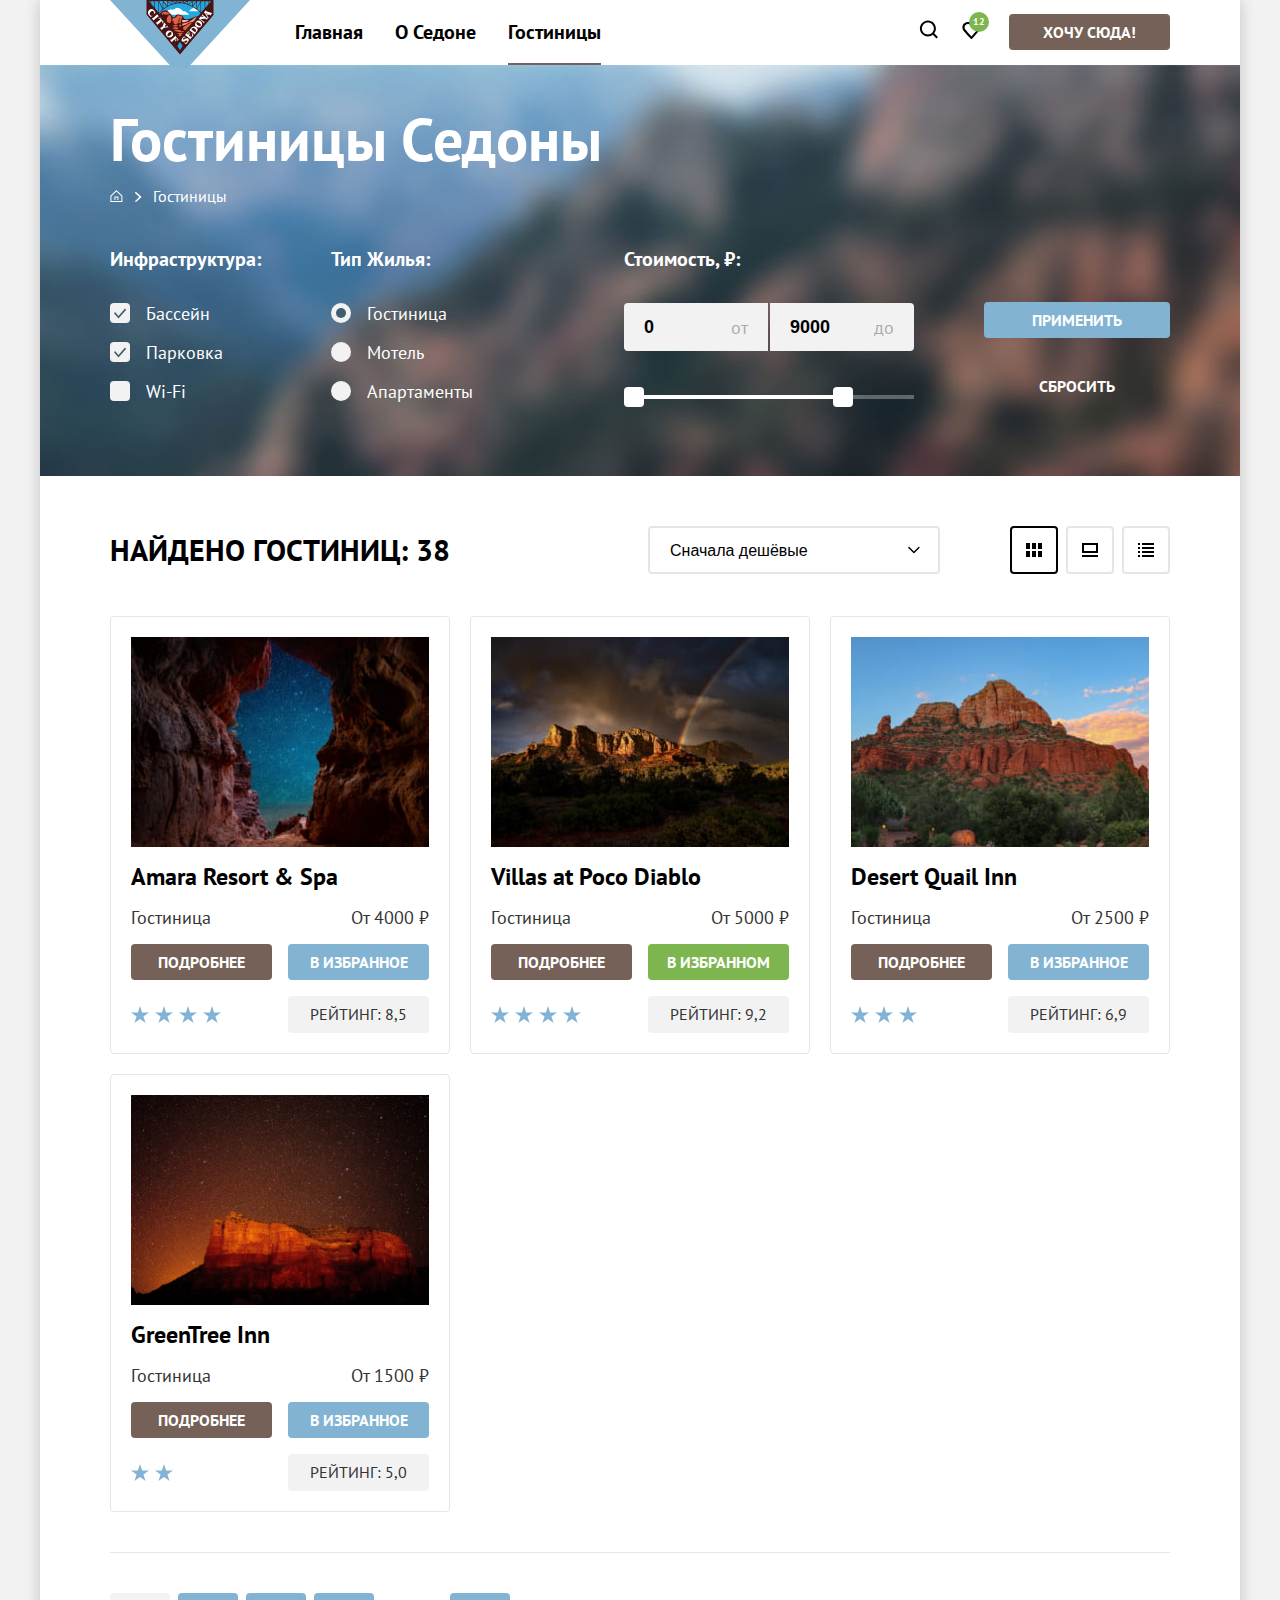
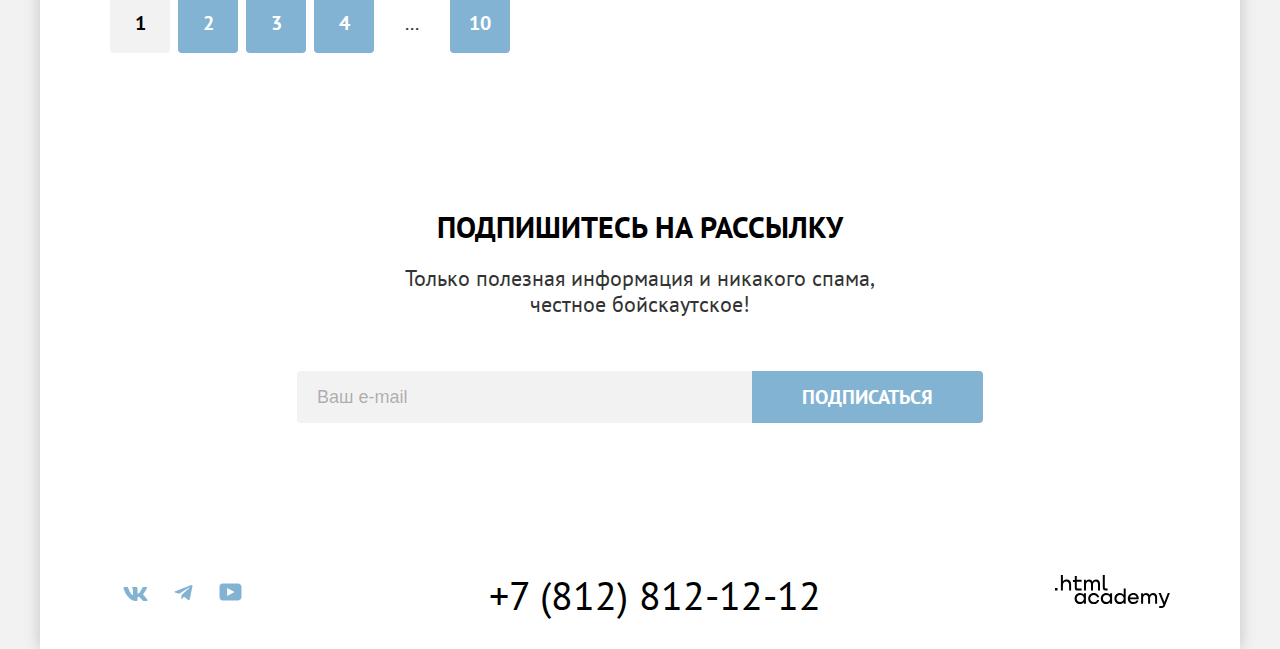
==== commit 46ed1c31: "Правки под критерии" ====
--- a/catalog.html
+++ b/catalog.html
@@ -11,31 +11,31 @@
 <body>
   <header class="header-box">
     <div class="header-layout container">
-      <a class="header-logo" href="index.html">
+      <a class="header-logo link" href="index.html">
         <img class="logo" src="images/logo-sedona.svg" width="140" height="70" alt="Логотип сайта Седона">
       </a>
 
       <nav class="header-navigation">
-        <ul class="header-navigation-list list-unstyled">
+        <ul class="header-navigation-list">
           <li class="header-navigation-item">
-            <a class="header-navigation-link" href="/">Главная</a>
+            <a class="header-navigation-link link" href="/">Главная</a>
           </li>
           <li class="header-navigation-item">
-            <a class="header-navigation-link" href="#">О Седоне</a>
+            <a class="header-navigation-link link" href="#">О Седоне</a>
           </li>
           <li class="header-navigation-item">
-            <a class="header-navigation-link is-current">Гостиницы</a>
+            <a class="header-navigation-link header-navigation-link-current link">Гостиницы</a>
           </li>
         </ul>
 
-        <ul class="header-navigation-list header-navigation-user list-unstyled">
+        <ul class="header-navigation-list header-navigation-user">
           <li class="header-navigation-item">
-            <button type="button" class="header-navigation-link">
+            <button type="button" class="header-navigation-link link">
               <span class="visually-hidden">
                 Поиск
               </span>
               <svg xmlns="http://www.w3.org/2000/svg" class="header-navigation-icon" width="19" height="19"
-                viewBox="0 0 19 19" fill="none">
+                viewBox="0 0 19 19" fill="none" area-hidden="true" focusable="false">
                 <path
                   d="M18.8929 17.0083L15.1929 13.3288C16.1929 12.0359 16.8929 10.3453 16.8929 8.45583C16.8929 4.08014 13.2929 0.500031 8.89294 0.500031C4.49294 0.500031 0.892944 4.17959 0.892944 8.55528C0.892944 12.931 4.49294 16.5111 8.89294 16.5111C10.6929 16.5111 12.3929 15.9144 13.7929 14.8205L17.4929 18.5L18.8929 17.0083ZM8.89294 14.5221C5.59294 14.5221 2.89294 11.837 2.89294 8.55528C2.89294 5.27351 5.59294 2.58843 8.89294 2.58843C12.1929 2.58843 14.8929 5.27351 14.8929 8.55528C14.8929 11.837 12.1929 14.5221 8.89294 14.5221Z"
                   fill="currentColor" />
@@ -44,12 +44,12 @@
           </li>
 
           <li class="header-navigation-item">
-            <a class="header-navigation-link" href="#">
+            <a class="header-navigation-link link" href="#">
               <span class="visually-hidden">
                 Избранное
               </span>
               <svg xmlns="http://www.w3.org/2000/svg" class="header-navigation-icon" width="19" height="17"
-                viewBox="0 0 19 17" fill="none">
+                viewBox="0 0 19 17" fill="none" area-hidden="true" focusable="false">
                 <path
                   d="M9.29294 17C8.99294 17 8.69294 16.9 8.49294 16.6C3.09294 10.5 1.79294 9.10003 1.49294 8.70003C0.792944 7.80003 0.392944 6.60003 0.392944 5.40003C0.392944 2.40003 2.79294 3.05176e-05 5.89294 3.05176e-05C7.19294 3.05176e-05 8.39294 0.50003 9.39294 1.30003C10.3929 0.50003 11.6929 3.05176e-05 12.8929 3.05176e-05C15.8929 3.05176e-05 18.3929 2.40003 18.3929 5.40003C18.3929 6.70003 17.8929 7.90003 17.0929 8.80003L10.0929 16.7C9.89294 16.9 9.69294 17 9.29294 17ZM3.29294 7.50003C3.59294 7.90003 6.79294 11.5 9.39294 14.4L15.5929 7.40003C16.0929 6.90003 16.2929 6.20003 16.2929 5.40003C16.2929 3.60003 14.7929 2.10003 12.9929 2.10003C11.9929 2.10003 10.9929 2.60003 10.2929 3.40003C9.99294 3.70003 9.69294 3.80003 9.39294 3.80003C9.09294 3.80003 8.79294 3.60003 8.59294 3.40003C7.89294 2.60003 6.89294 2.10003 5.89294 2.10003C4.09294 2.10003 2.59294 3.60003 2.59294 5.40003C2.49294 6.30003 2.89294 7.00003 3.29294 7.50003C3.19294 7.50003 3.19294 7.50003 3.29294 7.50003Z"
                   fill="currentColor" />
@@ -67,18 +67,18 @@
     </div>
   </header>
 
-  <main class="main-container main-inner">
-    <section class="section-catalog-intro section-dark bg-primary">
+  <main class="main-container">
+    <section class="section-catalog-intro">
       <div class="container">
-        <header class="section-header">
-          <h1 class="section-title">Гостиницы Седоны</h1>
-
-          <ul class="breadcrumbs list-unstyled">
+        <header class="section-catalog-intro-header">
+          <h1 class="section-catalog-intro-title title-h1">Гостиницы Седоны</h1>
+
+          <ul class="breadcrumbs">
             <li class="breadcrumbs-item">
-              <a class="breadcrumbs-link" href="index.html">
+              <a class="breadcrumbs-link link" href="index.html">
                 <span class="visually-hidden">Главная</span>
                 <svg xmlns="http://www.w3.org/2000/svg" class="breadcrumbs-icon" width="13" height="12"
-                  viewBox="0 0 13 12" fill="none">
+                  viewBox="0 0 13 12" fill="none" area-hidden="true" focusable="false">
                   <path
                     d="M6.39294 0L0.392944 5.80006V12.0001H12.3929V5.80006L6.39294 0ZM11.3929 11.0001H1.39294V6.20005L6.39294 1.4L11.3929 6.20005V11.0001Z"
                     fill="currentColor" />
@@ -89,7 +89,7 @@
             </li>
 
             <li class="breadcrumbs-item">
-              <a class="breadcrumbs-link">Гостиницы</a>
+              <a class="breadcrumbs-link link">Гостиницы</a>
             </li>
           </ul>
         </header>
@@ -98,7 +98,7 @@
           <fieldset class="filter-group">
             <legend class="filter-title title-h4">Инфраструктура:</legend>
 
-            <ul class="filter-options-list list-unstyled">
+            <ul class="filter-options-list">
               <li class="filter-option-item">
                 <label class="form-checkbox">
                   <input class="form-checkbox-input" type="checkbox" name="swimming-pool" checked />
@@ -123,7 +123,7 @@
           <fieldset class="filter-group">
             <legend class="filter-title title-h4">Тип жилья:</legend>
 
-            <ul class="filter-options-list list-unstyled">
+            <ul class="filter-options-list">
               <li class="filter-option-item">
                 <label class="form-radio">
                   <input class="form-radio-input" type="radio" name="type-house" value="hotel" checked />
@@ -162,15 +162,19 @@
               </label>
 
               <div class="range-slider-block">
-                <input type="range" class="range-slider" name="price" value="0" min="0" max="12000" step="100"
-                  title="Цена от">
-                <input type="range" class="range-slider" name="price" value="9000" min="" max="12000" step="100"
-                  title="Цена до">
+                <span class="range-slider-progress"></span>
+                <button type="button" class="range-slider-handle range-slider-handle-increase " title="Стоимость от">
+                  <span class="visually-hidden">Стоимость от</span>
+                </button>
+
+                <button type="button" class="range-slider-handle range-slider-handle-decrease" title="Стоимость до">
+                  <span class="visually-hidden">Стоимость до</span>
+                </button>
               </div>
             </div>
           </fieldset>
 
-          <ul class="filter-actions-list list-unstyled">
+          <ul class="filter-actions-list">
             <li class="filter-action-item">
               <button class="filter-action button button-secondary" type="submit">
                 Применить
@@ -192,7 +196,7 @@
         <h2 class="visually-hidden" hidden>Список товаров с фильтрами</h2>
 
         <div class="catalog-settings">
-          <h2 class="catalog-settings-title">Найдено гостиниц: 38</h2>
+          <h2 class="catalog-settings-title title-h2">Найдено гостиниц: 38</h2>
 
           <div class="catalog-sort">
             <label class="form-select">
@@ -205,7 +209,7 @@
             </label>
           </div>
 
-          <ul class="catalog-views-list list-unstyled">
+          <ul class="catalog-views-list">
             <li class="catalog-view-item">
               <button type="button" class="catalog-view-button is-active" title="Показать карточки" tabindex="-1">
                 <span class="visually-hidden">Показать карточки</span>
@@ -232,21 +236,21 @@
           </ul>
         </div>
 
-        <ul class="product-list list-unstyled">
+        <ul class="product-list">
           <li class="product-item">
             <div class="card-product">
               <figure class="card-product-thumbnail">
-                <a href="#product" class="card-product-link">
+                <a href="#product" class="card-product-link link">
                   <img loading="lazy" src="images/hotels/hotel-1-amara.jpg" alt="Гостиница Amara Resort & Spa"
                     width="300" height="212" class="card-product-media">
                 </a>
               </figure>
 
-              <h3 class="card-product-title">
-                <a href="#product" class="card-product-link">Amara Resort & Spa</a>
+              <h3 class="card-product-title title-h3">
+                <a href="#product" class="card-product-link link">Amara Resort & Spa</a>
               </h3>
 
-              <ul class="card-product-summary list-unstyled">
+              <ul class="card-product-summary">
                 <li>
                   Гостиница
                 </li>
@@ -255,7 +259,7 @@
                 </li>
               </ul>
 
-              <ul class="card-product-actions list-unstyled">
+              <ul class="card-product-actions">
                 <li class="card-prodcut-action-item">
                   <a href="#product" class="card-product-action button">Подробнее</a>
                 </li>
@@ -268,23 +272,11 @@
               <div class="card-product-rating">
                 <span class="visually-hidden">4 звезды</span>
 
-                <ul class="card-product-stars list-unstyled">
-                  <li>
-                    <img loading="lazy" src="images/icons/icon-star-secondary.svg" class="star" width="18" height="18"
-                      alt="Звезда">
-                  </li>
-                  <li>
-                    <img loading="lazy" src="images/icons/icon-star-secondary.svg" class="star" width="18" height="18"
-                      alt="Звезда">
-                  </li>
-                  <li>
-                    <img loading="lazy" src="images/icons/icon-star-secondary.svg" class="star" width="18" height="18"
-                      alt="Звезда">
-                  </li>
-                  <li>
-                    <img loading="lazy" src="images/icons/icon-star-secondary.svg" class="star" width="18" height="18"
-                      alt="Звезда">
-                  </li>
+                <ul class="card-product-stars">
+                  <li class="star"></li>
+                  <li class="star"></li>
+                  <li class="star"></li>
+                  <li class="star"></li>
                 </ul>
 
                 <span class="card-product-rate">Рейтинг: 8,5</span>
@@ -295,17 +287,17 @@
           <li class="product-item">
             <div class="card-product">
               <figure class="card-product-thumbnail">
-                <a href="#product" class="card-product-link">
+                <a href="#product" class="card-product-link link">
                   <img loading="lazy" src="images/hotels/hotel-2-villas.jpg" alt="Гостиница Villas at Poco Diablo"
                     width="300" height="212" class="card-product-media">
                 </a>
               </figure>
 
-              <h3 class="card-product-title">
-                <a href="#product" class="card-product-link">Villas at Poco Diablo</a>
+              <h3 class="card-product-title title-h3">
+                <a href="#product" class="card-product-link link">Villas at Poco Diablo</a>
               </h3>
 
-              <ul class="card-product-summary list-unstyled">
+              <ul class="card-product-summary">
                 <li>
                   Гостиница
                 </li>
@@ -314,7 +306,7 @@
                 </li>
               </ul>
 
-              <ul class="card-product-actions list-unstyled">
+              <ul class="card-product-actions">
                 <li class="card-prodcut-action-item">
                   <a href="#product" class="card-product-action button">Подробнее</a>
                 </li>
@@ -327,23 +319,11 @@
               <div class="card-product-rating">
                 <span class="visually-hidden">4 звезды</span>
 
-                <ul class="card-product-stars list-unstyled">
-                  <li>
-                    <img loading="lazy" src="images/icons/icon-star-secondary.svg" class="star" width="18" height="18"
-                      alt="Звезда">
-                  </li>
-                  <li>
-                    <img loading="lazy" src="images/icons/icon-star-secondary.svg" class="star" width="18" height="18"
-                      alt="Звезда">
-                  </li>
-                  <li>
-                    <img loading="lazy" src="images/icons/icon-star-secondary.svg" class="star" width="18" height="18"
-                      alt="Звезда">
-                  </li>
-                  <li>
-                    <img loading="lazy" src="images/icons/icon-star-secondary.svg" class="star" width="18" height="18"
-                      alt="Звезда">
-                  </li>
+                <ul class="card-product-stars">
+                  <li class="star"></li>
+                  <li class="star"></li>
+                  <li class="star"></li>
+                  <li class="star"></li>
                 </ul>
 
                 <span class="card-product-rate">Рейтинг: 9,2</span>
@@ -354,17 +334,17 @@
           <li class="product-item">
             <div class="card-product">
               <figure class="card-product-thumbnail">
-                <a href="#product" class="card-product-link">
+                <a href="#product" class="card-product-link link">
                   <img loading="lazy" src="images/hotels/hotel-3-desert.jpg" alt="Гостиница Desert Quail Inn"
                     width="300" height="212" class="card-product-media">
                 </a>
               </figure>
 
-              <h3 class="card-product-title">
-                <a href="#product" class="card-product-link">Desert Quail Inn</a>
+              <h3 class="card-product-title title-h3">
+                <a href="#product" class="card-product-link link">Desert Quail Inn</a>
               </h3>
 
-              <ul class="card-product-summary list-unstyled">
+              <ul class="card-product-summary">
                 <li>
                   Гостиница
                 </li>
@@ -373,7 +353,7 @@
                 </li>
               </ul>
 
-              <ul class="card-product-actions list-unstyled">
+              <ul class="card-product-actions">
                 <li class="card-prodcut-action-item">
                   <a href="#product" class="card-product-action button">Подробнее</a>
                 </li>
@@ -386,19 +366,10 @@
               <div class="card-product-rating">
                 <span class="visually-hidden">3 звезды</span>
 
-                <ul class="card-product-stars list-unstyled">
-                  <li>
-                    <img loading="lazy" src="images/icons/icon-star-secondary.svg" class="star" width="18" height="18"
-                      alt="Звезда">
-                  </li>
-                  <li>
-                    <img loading="lazy" src="images/icons/icon-star-secondary.svg" class="star" width="18" height="18"
-                      alt="Звезда">
-                  </li>
-                  <li>
-                    <img loading="lazy" src="images/icons/icon-star-secondary.svg" class="star" width="18" height="18"
-                      alt="Звезда">
-                  </li>
+                <ul class="card-product-stars">
+                  <li class="star"></li>
+                  <li class="star"></li>
+                  <li class="star"></li>
                 </ul>
 
                 <span class="card-product-rate">Рейтинг: 6,9</span>
@@ -409,17 +380,17 @@
           <li class="product-item">
             <div class="card-product">
               <figure class="card-product-thumbnail">
-                <a href="#product" class="card-product-link">
+                <a href="#product" class="card-product-link link">
                   <img loading="lazy" src="images/hotels/hotel-4-greentree.jpg" alt="Гостиница GreenTree Inn"
                     width="300" height="212" class="card-product-media">
                 </a>
               </figure>
 
-              <h3 class="card-product-title">
-                <a href="#product" class="card-product-link">GreenTree Inn</a>
+              <h3 class="card-product-title title-h3">
+                <a href="#product" class="card-product-link link">GreenTree Inn</a>
               </h3>
 
-              <ul class="card-product-summary list-unstyled">
+              <ul class="card-product-summary">
                 <li>
                   Гостиница
                 </li>
@@ -428,7 +399,7 @@
                 </li>
               </ul>
 
-              <ul class="card-product-actions list-unstyled">
+              <ul class="card-product-actions">
                 <li class="card-prodcut-action-item">
                   <a href="#product" class="card-product-action button">Подробнее</a>
                 </li>
@@ -441,15 +412,9 @@
               <div class="card-product-rating">
                 <span class="visually-hidden">2 звезды</span>
 
-                <ul class="card-product-stars list-unstyled">
-                  <li>
-                    <img loading="lazy" src="images/icons/icon-star-secondary.svg" class="star" width="18" height="18"
-                      alt="Звезда">
-                  </li>
-                  <li>
-                    <img loading="lazy" src="images/icons/icon-star-secondary.svg" class="star" width="18" height="18"
-                      alt="Звезда">
-                  </li>
+                <ul class="card-product-stars">
+                  <li class="star"></li>
+                  <li class="star"></li>
                 </ul>
 
                 <span class="card-product-rate">Рейтинг: 5,0</span>
@@ -458,9 +423,9 @@
           </li>
         </ul>
 
-        <ul class="pagination list-unstyled">
+        <ul class="pagination">
           <li class="pagination-item">
-            <a class="pagination-link button pagination-current">1</a>
+            <a class="pagination-link button pagination-link-current">1</a>
           </li>
           <li class="pagination-item">
             <a class="pagination-link button button-secondary" href="#page2">2</a>
@@ -482,10 +447,10 @@
     </section>
 
     <section class="section-mailing">
-      <header class="section-header">
+      <header class="section-mailing-header">
         <h2 class="visually-hidden">Подписка на рассылку</h2>
-        <p class="section-title title-h2">Подпишитесь на рассылку</p>
-        <p class="section-description">Только полезная информация и никакого спама, честное бойскаутское!</p>
+        <p class="section-mailing-title title-h2">Подпишитесь на рассылку</p>
+        <p class="section-mailing-description">Только полезная информация и никакого спама, честное бойскаутское!</p>
       </header>
 
       <form class="form-mailing form-collapse" action="https://echo.htmlacademy.ru/" method="post">
@@ -499,14 +464,14 @@
 
   <footer class="footer-box">
     <div class="footer-layout container">
-      <ul class="footer-social-list list-unstyled">
+      <ul class="footer-social-list">
         <li class="footer-social-item">
-          <a class="footer-social-link" href="https://vk.com/htmlacademy" rel="noopener" target="_blank">
+          <a class="footer-social-link link" href="https://vk.com/htmlacademy" rel="noopener" target="_blank">
             <span class="visually-hidden">
               Вконтакте
             </span>
-            <svg xmlns="http://www.w3.org/2000/svg" class="footer-social-icon" width="25" height="14"
-              viewBox="0 0 25 14" fill="none">
+            <svg xmlns="http://www.w3.org/2000/svg" class="footer-social-icon" area-hidden="true" focusable="false"
+              width="25" height="14" viewBox="0 0 25 14" fill="none">
               <path fill-rule="evenodd" clip-rule="evenodd"
                 d="M23.9498 0.948C24.1158 0.402 23.9498 0 23.1548 0H20.5298C19.8618 0 19.5538 0.347 19.3868 0.73C19.3868 0.73 18.0518 3.926 16.1608 6.002C15.5488 6.604 15.2708 6.795 14.9368 6.795C14.7698 6.795 14.5188 6.604 14.5188 6.057V0.948C14.5188 0.292 14.3348 0 13.7788 0H9.65076C9.23376 0 8.98276 0.304 8.98276 0.593C8.98276 1.214 9.92876 1.358 10.0258 3.106V6.904C10.0258 7.737 9.87276 7.888 9.53876 7.888C8.64876 7.888 6.48376 4.677 5.19876 1.003C4.94976 0.288 4.69776 0 4.02676 0H1.39976C0.649756 0 0.499756 0.347 0.499756 0.73C0.499756 1.412 1.38976 4.8 4.64476 9.281C6.81476 12.341 9.86976 14 12.6528 14C14.3218 14 14.5278 13.632 14.5278 12.997V10.684C14.5278 9.947 14.6858 9.8 15.2148 9.8C15.6048 9.8 16.2718 9.992 17.8298 11.467C19.6098 13.216 19.9028 14 20.9048 14H23.5298C24.2798 14 24.6558 13.632 24.4398 12.904C24.2018 12.18 23.3518 11.129 22.2248 9.882C21.6128 9.172 20.6948 8.407 20.4158 8.024C20.0268 7.533 20.1378 7.314 20.4158 6.877C20.4158 6.877 23.6158 2.451 23.9488 0.948H23.9498Z"
                 fill="currentColor" />
@@ -515,12 +480,12 @@
         </li>
 
         <li class="footer-social-item">
-          <a class="footer-social-link" href="https://t.me/htmlacademy" rel="noopener" target="_blank">
+          <a class="footer-social-link link" href="https://t.me/htmlacademy" rel="noopener" target="_blank">
             <span class="visually-hidden">
               Телеграм
             </span>
-            <svg xmlns="http://www.w3.org/2000/svg" class="footer-social-icon" width="19" height="16"
-              viewBox="0 0 19 16" fill="none">
+            <svg xmlns="http://www.w3.org/2000/svg" class="footer-social-icon" area-hidden="true" focusable="false"
+              width="19" height="16" viewBox="0 0 19 16" fill="none">
               <path
                 d="M17.2853 0.0992597L1.34073 6.24776C0.252584 6.68481 0.258879 7.29184 1.14109 7.56253L5.23469 8.83953L14.7061 2.8637C15.1539 2.59121 15.5631 2.7378 15.2268 3.03636L7.55308 9.96185H7.55128L7.55308 9.96275L7.2707 14.1823C7.68438 14.1823 7.86693 13.9925 8.09895 13.7686L10.0873 11.8351L14.2232 14.89C14.9858 15.31 15.5334 15.0941 15.7232 14.1841L18.4382 1.38885C18.7161 0.274623 18.0128 -0.229883 17.2853 0.0992597Z"
                 fill="currentColor" />
@@ -529,13 +494,13 @@
         </li>
 
         <li class="footer-social-item">
-          <a class="footer-social-link" href="https://www.youtube.com/user/htmlacademyru" rel="noopener"
+          <a class="footer-social-link link" href="https://www.youtube.com/user/htmlacademyru" rel="noopener"
             target="_blank">
             <span class="visually-hidden">
               Ютуб
             </span>
-            <svg xmlns="http://www.w3.org/2000/svg" class="footer-social-icon" width="23" height="18"
-              viewBox="0 0 23 18" fill="none">
+            <svg xmlns="http://www.w3.org/2000/svg" class="footer-social-icon" area-hidden="true" focusable="false"
+              width="23" height="18" viewBox="0 0 23 18" fill="none">
               <path
                 d="M19.1072 0.5H3.67437C1.81368 0.5 0.500244 2.09375 0.500244 3.9V13.9937C0.500244 15.9062 1.81368 17.5 3.67437 17.5H19.3261C20.9679 17.5 22.5002 15.9062 22.5002 14.1V3.9C22.2813 2.09375 20.9679 0.5 19.1072 0.5ZM8.16194 13.0375V4.9625L15.4953 9L8.16194 13.0375Z"
                 fill="currentColor" />
@@ -544,12 +509,12 @@
         </li>
       </ul>
 
-      <a class="footer-contact-phone" href="tel:+78128121212">+7 (812) 812-12-12</a>
-
-      <a class="footer-development-link" href="https://htmlacademy.ru" rel="noopener" target="_blank">
+      <a class="footer-contact-phone link" href="tel:+78128121212">+7 (812) 812-12-12</a>
+
+      <a class="footer-development-link link" href="https://htmlacademy.ru" rel="noopener" target="_blank">
         <span class="visually-hidden">HTML Academy</span>
         <svg xmlns="http://www.w3.org/2000/svg" class="footer-development-logo" width="115" height="33"
-          viewBox="0 0 115 33" fill="none">
+          area-hidden="true" focusable="false" viewBox="0 0 115 33" fill="none">
           <path fill-rule="evenodd" clip-rule="evenodd"
             d="M7.9999 6.2C8.7999 5.2 9.9999 4.5 11.5999 4.5C14.2999 4.5 16.1999 6.4 16.0999 9.4V15.5H14.0999V9.8C14.0999 8 12.9999 6.6 11.1999 6.6C9.1999 6.6 7.8999 8.1 7.8999 10.2V15.5H5.8999V0H7.8999V6.2H7.9999ZM0 15.5V12.9H2.5V15.5H0ZM26.5999 4.79998H21.7999V1.09998H19.7999V4.89998H17.8999V6.89998H19.7999V12.9C19.7999 14.6 20.7999 15.6 22.4999 15.6H26.5999V13.6H22.8999C22.1999 13.6 21.7999 13.2 21.7999 12.5V6.79998H26.5999V4.79998ZM37.6 6.69998C38.2 5.39998 39.5 4.59998 41.1 4.59998C43.6 4.59998 45.1 6.39998 45 8.89997V15.4H43V9.09998C43 7.49998 42.1 6.49998 40.6 6.49998C39.4 6.49998 38 7.39998 38 9.79998V15.4H36V9.09998C36 7.49998 35.1 6.49998 33.6 6.49998C32 6.49998 31 7.99998 31 9.99998V15.4H29V4.79998H30.9V6.39998H31C31.6 5.39998 32.7 4.59998 34.1 4.59998C35.7 4.59998 36.9 5.49998 37.5 6.69998H37.6ZM47.8 12.7C47.8 14.4 48.8 15.4 50.6 15.4H52.6V13.4H50.9001C50.2001 13.4 49.8 13 49.8 12.3V0H47.8V12.7ZM25.0001 17.9C26.7001 17.9 28.0001 18.6 28.9001 19.7V18.2H30.9001V28.8H28.9001V27.2H28.8001C28.0001 28.3 26.8001 29.1 25.0001 29.1C21.9001 29.1 19.6001 26.8 19.6001 23.5C19.6001 20.2 21.9001 17.9 25.0001 17.9ZM21.7001 23.5C21.7001 25.5 23.1001 27.1 25.3001 27.1C27.5001 27.1 28.9001 25.4 28.9001 23.5C28.9001 21.5 27.5001 19.9 25.3001 19.9C23.1001 19.9 21.7001 21.5 21.7001 23.5ZM44.2 22C43.7 19.6 41.5999 17.9 38.7999 17.9C35.3999 17.9 33.2 20.4 33.2 23.5C33.2 26.6 35.3999 29.1 38.7999 29.1C41.5999 29.1 43.7 27.3 44.2 24.9H42.0999C41.7 26.2 40.3999 27.2 38.7999 27.2C36.5999 27.2 35.2 25.6 35.2 23.6C35.2 21.6 36.5999 20 38.7999 20C40.3999 20 41.5999 21 42.0999 22.2H44.2V22ZM51.2001 17.9C52.9001 17.9 54.2001 18.6 55.1 19.7V18.2H57.1V28.8H55.1V27.2H55C54.2001 28.3 53 29.1 51.2001 29.1C48.1001 29.1 45.8 26.8 45.8 23.5C45.8 20.2 48.1001 17.9 51.2001 17.9ZM47.9001 23.5C47.9001 25.5 49.3 27.1 51.5 27.1C53.6 27.1 55.1 25.4 55.1 23.5C55.1 21.5 53.7001 19.9 51.5 19.9C49.3 19.9 47.9001 21.5 47.9001 23.5ZM68.6999 19.8C67.7999 18.7 66.4999 17.9 64.7999 17.9C61.6999 17.9 59.3999 20.2 59.3999 23.5C59.3999 26.8 61.5999 29.1 64.7999 29.1C66.4999 29.1 67.7999 28.3 68.5999 27.3H68.6999V28.8H70.6999V13.4H68.6999V19.8ZM65.0999 27.1C62.8999 27.1 61.4999 25.5 61.4999 23.5C61.4999 21.5 62.8999 19.9 65.0999 19.9C67.2999 19.9 68.6999 21.5 68.6999 23.5C68.5999 25.5 67.1999 27.1 65.0999 27.1ZM72.8 23.5C72.8 20.4 75 17.9 78.3 17.9C81.8 17.9 84 20.6 83.8 24.2H75C75.1 25.8 76.5 27.1 78.4 27.1C79.8 27.1 80.9 26.5 81.4 25.5H83.5C82.8 27.8 80.8 29.1 78.3 29.1C74.9 29.1 72.8 26.5 72.8 23.5ZM81.6 22.4C81.3 20.8 80 19.8 78.3 19.8C76.6001 19.8 75.4 20.9 75.1 22.4H81.6ZM98.2001 17.9C96.6001 17.9 95.3001 18.7 94.6001 19.9H94.5001C93.9001 18.7 92.7001 17.9 91.1001 17.9C89.7001 17.9 88.6001 18.6 88.0001 19.7V18.2H86.1001V28.8H88.1001V23.4C88.1001 21.4 89.1001 20 90.7001 19.9C92.2001 19.9 93.1001 20.9 93.1001 22.5V28.8H95.1001V23.2C95.1001 20.8 96.5001 19.9 97.7001 19.9C99.2001 19.9 100.1 20.9 100.1 22.5V28.8H102.1V22.3C102.2 19.7 100.7 17.9 98.2001 17.9ZM105.8 18.1L109.4 27L112.8 18.1H114.9L110.2 30.3C109.5 32.1 108.5 32.9 106.7 32.9H104.2V30.9H106.7C107.7 30.9 108.1 30.6 108.4 29.7L103.6 18.1H105.8Z"
             fill="currentColor" />
@@ -558,6 +523,7 @@
     </div>
   </footer>
 
+  <!-- Добавить класс modal-open для отображения модального окна  -->
   <div class="modal">
     <div class="modal-dialog">
       <div class="modal-header">
@@ -565,7 +531,7 @@
         <button type="button" class="button-close" title="Закрыть">
           <span class="visually-hidden">Закрыть</span>
           <svg xmlns="http://www.w3.org/2000/svg" class="button-icon" width="15" height="14" viewBox="0 0 15 14"
-            fill="none">
+            fill="none" area-hidden="true" focusable="false">
             <path
               d="M14.3929 1.29234L13.1006 3.05176e-05L7.39294 5.70772L1.68525 3.05176e-05L0.392944 1.29234L6.10064 7.00003L0.392944 12.7077L1.68525 14L7.39294 8.29234L13.1006 14L14.3929 12.7077L8.68525 7.00003L14.3929 1.29234Z"
               fill="currentColor" />
@@ -583,7 +549,7 @@
             <div class="form-column">
               <input type="text" name="date-arrival" id="date-arrival" class="form-control form-control-date"
                 value="27 апреля 2020" placeholder="Укажите дату" required>
-              <span class="form-hint text-small text-error">Мы не можем отправить вас в прошлое.</span>
+              <span class="form-hint form-hint-error">Мы не можем отправить вас в прошлое.</span>
             </div>
           </div>
 
@@ -595,7 +561,7 @@
             <div class="form-column">
               <input type="text" name="date-departure" id="date-departure" class="form-control form-control-date"
                 value="1 сентября 2023" placeholder="Укажите дату" required>
-              <span class="form-hint text-small">На эти даты есть свободные номера. Пока есть.</span>
+              <span class="form-hint">На эти даты есть свободные номера. Пока есть.</span>
             </div>
           </div>
 
@@ -608,7 +574,7 @@
               <button type="button" class="counter-button counter-button-decrease" title="Уменьшить">
                 <span class="visually-hidden">Уменьшить</span>
                 <svg xmlns="http://www.w3.org/2000/svg" class="button-icon" width="14" height="14" viewBox="0 0 14 2"
-                  fill="none">
+                  fill="none" area-hidden="true" focusable="false">
                   <path d="M0 0L0 2L14 2V0L0 0Z" fill="currentColor" />
                 </svg>
               </button>
@@ -617,7 +583,7 @@
               <button type="button" class="counter-button counter-button-increase" title="Увеличить">
                 <span class="visually-hidden">Увеличить</span>
                 <svg xmlns="http://www.w3.org/2000/svg" class="button-icon" width="14" height="14" viewBox="0 0 14 14"
-                  fill="none">
+                  fill="none" area-hidden="true" focusable="false">
                   <path d="M14 6H8V0H6V6H0V8H6V14H8V8H14V6Z" fill="currentColor" />
                 </svg>
               </button>
@@ -638,7 +604,7 @@
               <button type="button" class="counter-button counter-button-decrease" title="Уменьшить">
                 <span class="visually-hidden">Уменьшить</span>
                 <svg xmlns="http://www.w3.org/2000/svg" class="button-icon" width="14" height="14" viewBox="0 0 14 2"
-                  fill="none">
+                  fill="none" area-hidden="true" focusable="false">
                   <path d="M0 0L0 2L14 2V0L0 0Z" fill="currentColor" />
                 </svg>
               </button>
@@ -647,7 +613,7 @@
               <button type="button" class="counter-button counter-button-increase" title="Увеличить">
                 <span class="visually-hidden">Увеличить</span>
                 <svg xmlns="http://www.w3.org/2000/svg" class="button-icon" width="14" height="14" viewBox="0 0 14 14"
-                  fill="none">
+                  fill="none" area-hidden="true" focusable="false">
                   <path d="M14 6H8V0H6V6H0V8H6V14H8V8H14V6Z" fill="currentColor" />
                 </svg>
               </button>
--- a/styles/styles.css
+++ b/styles/styles.css
@@ -1,7 +1,5 @@
 /* Общие переменные */
 :root {
-  --c-default: #000;
-  --c-default-opacity-60: rgba(0, 0, 0, 0.3);
   --c-default-opacity-30: rgba(0, 0, 0, 0.3);
   --c-secondary: #333;
   --c-dark: #000;
@@ -123,139 +121,188 @@
 }
 
 /*
+  Шапка
+*/
+.header-box {
+  position: relative;
+  z-index: 1;
+}
+
+/* Разметка шапки */
+.header-layout {
+  display: flex;
+  gap: 45px;
+}
+
+/* Блок логотипа в шапке */
+.header-logo {
+  display: block;
+  margin-bottom: -5px;
+}
+
+.header-logo:hover,
+.header-logo:focus {
+  opacity: 0.8;
+}
+
+.header-logo:active {
+  opacity: 0.3;
+}
+
+/* Изоборажение логотипа в шапке */
+.logo {
+  display: block;
+  width: 140px;
+  height: 70px;
+}
+
+/* Навигация в шапке */
+.header-navigation {
+  display: flex;
+  justify-content: space-between;
+  flex-grow: 1;
+  align-items: flex-start;
+  margin: auto;
+}
+
+/* Список навигации в шапке */
+.header-navigation-list {
+  display: flex;
+  flex-wrap: wrap;
+  gap: 32px;
+  margin: 0;
+  padding: 0;
+  list-style: none;
+}
+
+/* Ссылка навигации */
+.header-navigation-link {
+  position: relative;
+  cursor: pointer;
+  display: block;
+  padding: 19px 0;
+  border: none;
+  border-bottom: 2px solid transparent;
+  background: none;
+  font-weight: 700;
+  font-size: 20px;
+  line-height: 24px;
+  text-align: center;
+  text-decoration: none;
+  color: #000;
+}
+
+.header-navigation-link:hover,
+.header-navigation-link:focus {
+  color: var(--c-link-default-hover);
+}
+
+.header-navigation-link:active {
+  opacity: 0.3;
+  color: var(--c-link-default-hover);
+}
+
+/* Активная ссылка навигации */
+.header-navigation-link-current {
+  border-bottom-color: var(--c-btn-primary);
+}
+
+/* Позиционирование значка в навигации */
+.header-navigation-badge {
+  position: absolute;
+  top: 18%;
+  left: 45%;
+}
+
+/* Ссылка в навигации пользователя */
+.header-navigation-user {
+  flex-shrink: 0;
+  gap: 0;
+  align-items: center;
+}
+
+.header-navigation-user .header-navigation-item:last-child {
+  margin-left: 16px;
+}
+
+.header-navigation-user .header-navigation-link {
+  padding-left: 12px;
+  padding-right: 12px;
+  border: none;
+}
+
+/*
   Типографика
 */
 
 /* Заголовки */
-h1,
 .title-h1 {
   font-size: 60px;
   font-weight: 700;
-  color: var(--c-default);
+  color: #000;
   line-height: 78px;
 }
 
-h2,
 .title-h2 {
   font-size: 30px;
   font-weight: 700;
-  color: var(--c-default);
+  color: #000;
   line-height: 36px;
   text-transform: uppercase;
 }
 
-h3,
 .title-h3 {
   font-size: 24px;
   font-weight: 700;
-  color: var(--c-default);
+  color: #000;
   line-height: 28px;
 }
 
-h4,
 .title-h4 {
   font-size: 20px;
   font-weight: 700;
-  color: var(--c-default);
+  color: #000;
   line-height: 24px;
 }
 
-h5,
 .title-h5 {
   font-size: 18px;
   font-weight: 700;
-  color: var(--c-default);
+  color: #000;
   line-height: 22px;
 }
 
-h6,
 .title-h6 {
   font-size: 16px;
   font-weight: 700;
-  color: var(--c-default);
+  color: #000;
   line-height: 20px;
 }
 
 /* Ссылки */
-a {
+.link {
   outline: none;
   color: var(--c-link-default);
 }
 
-a:hover,
-a:focus {
+.link:hover,
+.link:focus {
   color: var(--c-link-default-hover);
 }
 
-a:active {
+.link:active {
   opacity: 0.3;
 }
 
-/* Текст */
-.text-small {
-  font-size: 16px;
-  line-height: 21px;
-}
-
-.text-light {
-  color: var(--c-light) !important;
-}
-
-.text-error {
-  color: var(--c-danger) !important;
-}
-
-.text-bold {
-  font-weight: bold !important;
-}
-
-.text-uppercase {
-  text-transform: uppercase !important;
-}
-
-/* Списки */
-.list-unstyled {
-  margin: 0;
-  padding: 0;
-  list-style: none;
-}
-
-/* Секции */
-.section-title,
-.section-description {
-  margin: 0;
-}
-
-.section-description {
-  font-size: 22px;
-  line-height: 26px;
-}
-
-/* Темная секция */
-.section-dark {
-  color: var(--c-light);
-}
-
-.section-dark .section-title,
-.section-dark .section-description {
-  color: currentColor;
-}
-
-/* Фон */
-.bg-default {
-  background-color: var(--c-bg-default) !important;
-}
-
-.bg-primary {
-  background-color: var(--c-bg-primary) !important;
-}
-
-.bg-secondary {
-  background-color: var(--c-bg-secondary) !important;
-}
-
-.bg-tertiary {
-  background-color: var(--c-bg-tertiary) !important;
+/* Звезда */
+.star {
+  display: inline-block;
+  width: 18px;
+  height: 18px;
+  background-image: url("../images/icons/icon-star-secondary.svg");
+  background-repeat: no-repeat;
+  background-position: center;
+  background-size: contain;
 }
 
 /* Доступность */
@@ -270,7 +317,9 @@
   border: 0;
 }
 
-/* Контроллеры формы */
+/*
+  Контроллеры формы
+*/
 .form-label {
   text-transform: capitalize;
 }
@@ -278,6 +327,12 @@
 .form-hint {
   display: inline-block;
   margin: 4px 0 0 20px;
+  font-size: 16px;
+  line-height: 21px;
+}
+
+.form-hint-error {
+  color: var(--c-danger);
 }
 
 .form-control {
@@ -303,7 +358,24 @@
 }
 
 .form-control::placeholder {
-  color: var(--c-default-opacity-60);
+  color: rgba(0, 0, 0, 0.3);
+}
+
+/* Скрываем стандартные кнопки вверх/вниз в вебкит */
+.form-control::-webkit-outer-spin-button,
+.form-control::-webkit-inner-spin-button {
+  -webkit-appearance: none;
+  margin: 0;
+}
+
+/* Скрываем стандартные кнопки вверх/вниз в firefox */
+.form-control[type="number"] {
+  -moz-appearance: textfield;
+}
+
+/* Начертание текста 400 у большого поля */
+.form-control-large {
+  font-weight: 400;
 }
 
 /* Поле с календарем */
@@ -315,22 +387,9 @@
   background-size: 20px;
 }
 
-/* Скрываем стандартные кнопки вверх/вниз */
-.form-control::-webkit-outer-spin-button,
-.form-control::-webkit-inner-spin-button {
-  -webkit-appearance: none;
-  margin: 0;
-}
-
-.form-control[type="number"] {
-  -moz-appearance: textfield;
-}
-
-.form-control-large {
-  font-weight: 400;
-}
-
-/* Чекбокс */
+/*
+  Чекбокс
+*/
 .form-checkbox {
   cursor: pointer;
   position: relative;
@@ -392,7 +451,9 @@
   align-self: center;
 }
 
-/* Радиокнопка */
+/*
+  Радиокнопка
+*/
 .form-radio {
   cursor: pointer;
   outline: none;
@@ -457,7 +518,9 @@
   align-self: center;
 }
 
-/* Выпадающий список */
+/*
+  Выпадающий список
+*/
 .form-select-input {
   cursor: pointer;
   position: relative;
@@ -490,12 +553,94 @@
   color: var(--c-dark);
 }
 
-/* Кнопки */
-button {
+/*
+  Слайдер диапазона
+*/
+.form-range-block {
+  display: grid;
+  grid-template-columns: repeat(2, 1fr);
+  gap: 44px 2px;
+}
+
+.form-range {
+  position: relative;
+}
+
+.form-range-input {
+  position: relative;
+  flex-grow: 1;
+  width: 100%;
+}
+
+.form-range:nth-of-type(1) .form-range-input {
+  border-top-right-radius: 0;
+  border-bottom-right-radius: 0;
+}
+
+.form-range:nth-of-type(2) .form-range-input {
+  border-top-left-radius: 0;
+  border-bottom-left-radius: 0;
+}
+
+.form-range-label {
+  opacity: 0.3;
+  position: absolute;
+  z-index: 1;
+  top: 50%;
+  right: 20px;
+  transform: translateY(-50%);
+  color: #000;
+}
+
+/* Оберстка для слайдера диапазона */
+.range-slider-block {
+  grid-column: span 2;
+  position: relative;
+  height: var(--range-height);
+  background: var(--c-bg-default-opacity-30);
+}
+
+/* Выбранный диапазон слайдера диапазона */
+.range-slider-progress {
+  pointer-events: none;
+  position: absolute;
+  height: var(--range-height);
+  left: var(--range-left-offset);
+  right: var(--range-right-offset);
+  width: unset;
+  background-color: var(--c-bg-default);
+  content: "";
+}
+
+/* Рычажок слайдера диапазона */
+.range-slider-handle {
   outline: none;
-}
-
+  cursor: pointer;
+  position: absolute;
+  z-index: 9;
+  top: 50%;
+  transform: translateY(-50%);
+  width: var(--range-thumb-size);
+  height: var(--range-thumb-size);
+  border: none;
+  border-radius: var(--r-default);
+  background: var(--c-bg-default);
+}
+
+.range-slider-handle:focus {
+  box-shadow: var(--outline-shadow);
+}
+
+/* Рычажок увелечения слайдера диапазона */
+.range-slider-handle-decrease {
+  left: 72%;
+}
+
+/*
+  Кнопки
+*/
 .button {
+  outline: none;
   box-sizing: border-box;
   outline: none;
   cursor: pointer;
@@ -766,6 +911,7 @@
 /*
   Формы
 */
+
 /* Форма без скруглений между элементами */
 .form-collapse .form-control {
   height: auto;
@@ -787,6 +933,8 @@
   display: flex;
   flex-wrap: wrap;
   margin: 8px 0 0;
+  padding: 0;
+  list-style: none;
   font-size: 16px;
 }
 
@@ -840,167 +988,9 @@
   text-align: center;
 }
 
-/* Текстовая карточка */
-.card-tile {
-  box-sizing: border-box;
-  position: relative;
-  display: flex;
-  flex-direction: column;
-  justify-content: center;
-  gap: 30px;
-  padding: 80px 85px;
-  text-align: center;
-}
-
-/* Обнуление отступов по умолчанию для текста */
-.card-tile-thumbnail,
-.card-tile-title,
-.card-tile-description {
-  margin: 0;
-}
-
-.card-tile-thumbnail {
-  height: 74px;
-}
-
-/* Вписываем картинку в блок */
-.card-tile-media {
-  max-width: 100%;
-  max-height: 100%;
-}
-
-/* Текстовая карточка с подчеркиванием */
-.card-tile-stripe .card-tile-title {
-  position: relative;
-}
-
-/* Добавляем черточку */
-.card-tile-stripe .card-tile-title::after {
-  display: block;
-  max-width: 60px;
-  height: 2px;
-  margin: 30px auto 0;
-  background-color: var(--c-bg-tertiary);
-  content: "";
-}
-
-/* Изменяем цвет текста карточки, если карточка темная */
-.card-tile-stripe.bg-primary .card-tile-title {
-  color: var(--c-light);
-}
-
-.card-tile-stripe.bg-primary .card-tile-title::after {
-  background-color: var(--c-light-opacity-30);
-}
-
-/* Шапка */
-.header-box {
-  position: relative;
-  z-index: 1;
-}
-
-/* Разметка шапки */
-.header-layout {
-  display: flex;
-  flex-wrap: wrap;
-  gap: 45px;
-}
-
-/* Блок логотипа в шапке */
-.header-logo {
-  display: block;
-  margin-bottom: -5px;
-}
-
-.header-logo:hover,
-.header-logo:focus {
-  opacity: 0.8;
-}
-
-.header-logo:active {
-  opacity: 0.3;
-}
-
-/* Изоборажение логотипа в шапке */
-.logo {
-  display: block;
-  width: 140px;
-  height: 70px;
-}
-
-/* Навигация в шапке */
-.header-navigation {
-  display: flex;
-  flex-wrap: wrap;
-  justify-content: space-between;
-  flex-grow: 1;
-  align-items: center;
-  margin: auto;
-}
-
-/* Список навигации в шапке */
-.header-navigation-list {
-  display: flex;
-  align-items: center;
-  gap: 32px;
-}
-
-/* Ссылка навигации */
-.header-navigation-link {
-  position: relative;
-  cursor: pointer;
-  display: block;
-  padding: 19px 0;
-  border: none;
-  border-bottom: 2px solid transparent;
-  background: none;
-  font-weight: 700;
-  font-size: 20px;
-  line-height: 24px;
-  text-align: center;
-  text-decoration: none;
-  color: var(--c-default);
-}
-
-.header-navigation-link:hover,
-.header-navigation-link:focus {
-  color: var(--c-link-default-hover);
-}
-
-.header-navigation-link:active {
-  opacity: 0.3;
-  color: var(--c-link-default-hover);
-}
-
-/* Активная ссылка навигации */
-.header-navigation-link.is-current {
-  border-bottom-color: var(--c-btn-primary);
-}
-
-/* Позиционирование значка в навигации */
-.header-navigation-badge {
-  position: absolute;
-  top: 18%;
-  left: 45%;
-}
-
-/* Ссылка в навигации пользователя */
-.header-navigation-user {
-  gap: 0;
-}
-
-.header-navigation-user .header-navigation-item:last-child {
-  margin-left: 16px;
-}
-
-.header-navigation-user .header-navigation-link {
-  padding-left: 12px;
-  padding-right: 12px;
-  border: none;
-}
-
 /* Первый экран на главной */
-.main-index-container {
+.section-intro {
+  height: 485px;
   background-color: #d6e8f2;
   background-image: url("../images/decor.svg"),
     url("../images/background-1-screen.jpg");
@@ -1008,22 +998,21 @@
   background-size: 100% auto;
   background-position: bottom center, center;
   text-align: center;
-  height: 485px;
-}
+}
+
 .welcome {
   margin-top: 51px;
 }
 
 /*
- * Преимущества
- */
-
-/* Выравнивание текста */
+  Преимущества
+*/
 .section-advantages {
   text-align: center;
 }
 
-.section-advantages .section-header {
+/* Шапка преимуществ */
+.section-advantages-header {
   display: flex;
   flex-direction: column;
   gap: 26px;
@@ -1031,29 +1020,53 @@
   margin: 68px auto 88px;
 }
 
-/* Сетка Преимущества */
+/* Обнуление отступов у заголовка и описания преимуществ */
+.section-advantages-title,
+.section-advantages-description {
+  margin: 0;
+}
+
+/* Типографика для описания преимуществ */
+.section-advantages-description {
+  font-size: 22px;
+  line-height: 26px;
+}
+
+/* Сетка преимущества */
 .advantages-list {
   display: grid;
-  grid-template-columns: repeat(3, 1fr); /* Задаем 3 колонки равной ширины */
-}
-
+  /* Задаем 3 колонки равной ширины */
+  grid-template-columns: repeat(3, 1fr);
+  margin: 0;
+  padding: 0;
+  list-style: none;
+}
+
+/* Элемент сетки преимуществ */
 .advantages-item {
   position: relative;
+  box-sizing: border-box;
+  position: relative;
+  display: flex;
+  flex-direction: column;
+  justify-content: center;
+  gap: 30px;
   min-height: 385px;
+  padding: 80px 85px;
+  text-align: center;
 }
 
 .advantages-item.column-by-2 {
-  grid-column: span 2; /* Ячейка будет занимать 2 колонки */
-}
-
-/* Растянутое изображение */
-.advantages-item-picture {
-  position: relative;
-  display: block;
-  width: 100%;
-  height: 100%;
-}
-
+  /* Ячейка будет занимать 2 колонки */
+  grid-column: span 2;
+}
+
+/* Элемент преимуществ с изображением */
+.advantages-item-frame {
+  padding: 0;
+}
+
+/* Вписываем изображение в выделенное место */
 .advantages-item-image {
   position: absolute;
   top: 0;
@@ -1064,13 +1077,61 @@
   object-position: center;
 }
 
-/* Рекомендации */
-/* Выравнивание текста */
+/* Заголовок элемента преимуществ */
+.advantages-item-title {
+  position: relative;
+  margin: 0;
+  text-transform: uppercase;
+}
+
+/* Добавляем черточку после заголовка элемента преимуществ */
+.advantages-item-title::after {
+  display: block;
+  max-width: 60px;
+  height: 2px;
+  margin: 30px auto 0;
+  background-color: var(--c-bg-tertiary);
+  content: "";
+}
+
+/* Обнуляем отступы у описания элемента преимуществ */
+.advantages-item-description {
+  margin: 0;
+}
+
+/* Синий элемент преимуществ */
+.advantages-item-primary {
+  background-color: var(--c-bg-primary);
+  color: var(--c-light);
+}
+
+.advantages-item-primary .advantages-item-title {
+  color: currentColor;
+}
+
+.advantages-item-primary .advantages-item-title::after {
+  background-color: var(--c-light-opacity-30);
+}
+
+/* Голубой элемент преимуществ */
+.advantages-item-secondary {
+  background-color: var(--c-bg-secondary);
+}
+
+/* Светло голубой элемент преимуществ */
+.advantages-item-tertiary {
+  background-color: var(--c-bg-tertiary);
+}
+
+/*
+  Рекомендации
+*/
 .section-recommendations {
   text-align: center;
 }
 
-.section-recommendations .section-header {
+/* Шапка рекомендаций */
+.section-recommendations-header {
   display: flex;
   flex-direction: column;
   gap: 20px;
@@ -1078,19 +1139,88 @@
   margin: 64px auto;
 }
 
-/* Убираем стили по умолчанию */
+/* Обнуление отступов у заголовка и описания рекомендаций */
+.section-recommendations-title,
+.section-recommendations-description {
+  margin: 0;
+}
+
+/* Типографика для описания рекомендаций */
+.section-recommendations-description {
+  font-size: 22px;
+  line-height: 26px;
+}
+
+/* Сетка рекомендаций */
 .recommendations-list {
   display: grid;
   grid-template-columns: repeat(3, 1fr);
+  margin: 0;
+  padding: 0;
+  list-style: none;
+}
+
+/* Голубой элемент рекомендаций */
+.recommendations-list .recommendations-item:nth-child(2n + 1) {
+  background-color: var(--c-bg-tertiary);
+}
+
+/* Светло голубой элемент рекомендаций */
+.recommendations-list .recommendations-item:nth-child(2n + 2) {
+  background-color: var(--c-bg-secondary);
+}
+
+/* Элемент рекомендаций */
+.recommendations-item {
+  box-sizing: border-box;
+  position: relative;
+  display: flex;
+  flex-direction: column;
+  justify-content: center;
+  gap: 30px;
+  padding: 80px 85px;
   text-align: center;
 }
 
-.recommendations-item:nth-child(2n + 1) {
-  background-color: var(--c-bg-secondary);
-}
-
-/* Поиск отелей */
-/* Выравнивание текста */
+/* Резервируем место под изображение в элементе рекомендаций */
+.recommendations-item-image {
+  height: 74px;
+  background-repeat: no-repeat;
+  background-position: center;
+  background-size: contain;
+}
+
+/* Изображение дома в элементе рекомендаций */
+.recommendations-item-image-house {
+  background-image: url("../images/recommendations/icon-house.svg");
+}
+
+/* Изображение еды в элементе рекомендаций */
+.recommendations-item-image-food {
+  background-image: url("../images/recommendations/icon-food.svg");
+}
+
+/* Изображение сувенира в элементе рекомендаций */
+.recommendations-item-image-souvenir {
+  background-image: url("../images/recommendations/icon-souvenir.svg");
+}
+
+/* Заголовок в элементе рекомендаций */
+.recommendations-item-title {
+  margin: 0;
+  text-transform: uppercase;
+}
+
+/* Описание в элементе рекомендаций */
+.recommendations-item-description {
+  margin: 0;
+}
+
+/*
+  Поиск отелей
+*/
+
+/* Обертка поиск отелей */
 .section-hotel-search {
   box-sizing: border-box;
   display: flex;
@@ -1101,7 +1231,8 @@
   text-align: center;
 }
 
-.section-hotel-search .section-header {
+/* Шапка поиска отелей */
+.section-hotel-search-header {
   display: flex;
   flex-direction: column;
   gap: 20px;
@@ -1109,7 +1240,21 @@
   margin: 0 auto 54px;
 }
 
-/* Подписка на рассылку */
+/* Обнуление отступов у заголовка и описания поиска отелей */
+.section-hotel-search-title,
+.section-hotel-search-description {
+  margin: 0;
+}
+
+/* Типографика для описания поиска отелей */
+.section-hotel-search-description {
+  font-size: 22px;
+  line-height: 26px;
+}
+
+/*
+  Подписка на рассылку
+*/
 .section-mailing {
   box-sizing: border-box;
   display: flex;
@@ -1123,17 +1268,38 @@
   text-align: center;
 }
 
-.section-mailing-with-background {
-  background-image: url("../images/background-mailing.jpg");
-}
-
-.section-mailing .section-header {
+/* Шапка поиска отелей */
+.section-mailing-header {
   display: flex;
   flex-direction: column;
   gap: 20px;
   max-width: 500px;
 }
 
+/* Обнуление отступов у заголовка и описания в секции подписки на рассылку */
+.section-mailing-title,
+.section-mailing-description {
+  margin: 0;
+}
+
+/* Типографика для описания преимуществ */
+.section-mailing-description {
+  font-size: 22px;
+  line-height: 26px;
+}
+
+/* Альтернативный вид секции подписка на рассылку с фоновой картинкой */
+.section-mailing-with-background {
+  background-color: var(--c-bg-primary);
+  background-image: url("../images/background-mailing.jpg");
+  color: var(--c-light);
+}
+
+.section-mailing-with-background .section-mailing-title {
+  color: currentColor;
+}
+
+/* Форма поиска отелей */
 .form-mailing {
   display: flex;
   width: 100%;
@@ -1141,42 +1307,55 @@
   margin-top: 54px;
 }
 
+/* Текстовое поле в форме поиска отелей */
 .form-mailing .form-control {
   flex-grow: 1;
   width: 100%;
 }
 
-/* Каталог */
+/*
+  Каталог
+*/
 .section-catalog-intro {
   padding: 35px 0 72px;
+  background-color: var(--c-bg-primary);
   background-image: url("../images/catalog-filter.jpg");
   background-repeat: no-repeat;
   background-size: cover;
-}
-
-.section-catalog-intro .section-header {
+  color: var(--c-light);
+}
+
+.section-catalog-intro-header {
   margin-bottom: 40px;
 }
 
-/*
- * Фильтр
- */
+.section-catalog-intro-title {
+  margin: 0;
+  color: currentColor;
+}
+
+/*
+  Фильтр
+*/
 .form-filter {
   display: flex;
   flex-wrap: wrap;
   gap: 70px;
 }
 
+/* Группа фильтра */
 .filter-group {
   margin: 0;
   padding: 0;
   border: none;
 }
 
+/* Третью колонку фильтра выравниваем по правой стороне */
 .filter-group:nth-child(3) {
   margin-left: auto;
 }
 
+/* Заголовок фильтра */
 .filter-title {
   margin: 0 0 32px;
   padding: 0;
@@ -1184,153 +1363,38 @@
   text-transform: capitalize;
 }
 
+/* Список опций в фильтре */
 .filter-options-list {
   display: flex;
   flex-direction: column;
   gap: 18px;
-}
-
+  margin: 0;
+  padding: 0;
+  list-style: none;
+}
+
+/* Элемент в списке опций фильтра */
 .filter-option-item {
   display: inline-flex;
 }
 
+/* Ограничение ширины диапазона цены в фильтре */
 .filter-range-block {
   max-width: 290px;
 }
 
-.form-range-block {
-  display: grid;
-  grid-template-columns: repeat(2, 1fr);
-  gap: 44px 2px;
-}
-
-.form-range {
-  position: relative;
-}
-
-.form-range-input {
-  position: relative;
-  flex-grow: 1;
-  width: 100%;
-}
-
-.form-range:nth-of-type(1) .form-range-input {
-  border-top-right-radius: 0;
-  border-bottom-right-radius: 0;
-}
-
-.form-range:nth-of-type(2) .form-range-input {
-  border-top-left-radius: 0;
-  border-bottom-left-radius: 0;
-}
-
-.form-range-label {
-  opacity: 0.3;
-  position: absolute;
-  z-index: 1;
-  top: 50%;
-  right: 20px;
-  transform: translateY(-50%);
-  color: var(--c-default);
-}
-
-.range-slider-block {
-  grid-column: span 2;
-  position: relative;
-  height: var(--range-height);
-  background: var(--c-bg-default-opacity-30);
-}
-
-.range-slider-block::before {
-  pointer-events: none;
-  position: absolute;
-  height: var(--range-height);
-  left: var(--range-left-offset);
-  right: var(--range-right-offset);
-  width: unset;
-  background-color: var(--c-bg-default);
-  content: "";
-}
-
-.range-slider {
-  pointer-events: none;
-  -webkit-appearance: none;
-  -moz-appearance: none;
-  appearance: none;
-  position: absolute;
-  z-index: 0;
-  height: var(--range-height);
-  margin: 0;
-  background: none;
-  /* Убираем наложение ползунков друг на друга в начальной/конечной точке  */
-  width: calc(100% - var(--range-thumb-size));
-}
-
-.range-slider:focus {
-  outline: none;
-}
-
-/* Первый слайдер выравниваем по левой стороне */
-.range-slider:first-child {
-  left: 0;
-}
-
-/* Второй слайдер выравниваем по правой стороне */
-.range-slider:last-child {
-  right: 0;
-}
-
-/* Стилизация ползунка для webkit и firefox */
-.range-slider::-webkit-slider-runnable-track,
-.range-slider::-moz-range-track {
-  -webkit-appearance: none;
-  appearance: none;
-  height: var(--range-height);
-  background: none;
-}
-
-/* Стилизация рычажка для webkit */
-.range-slider::-webkit-slider-thumb {
-  cursor: pointer;
-  pointer-events: all;
-  -webkit-appearance: none;
-  appearance: none;
-  width: var(--range-thumb-size);
-  height: var(--range-thumb-size);
-  border: none;
-  border-radius: var(--r-default);
-  background: var(--c-bg-default);
-}
-
-.range-slider:focus::-webkit-slider-thumb {
-  box-shadow: var(--outline-shadow);
-}
-
-/* Стилизация рычажка для firefox  */
-.range-slider::-moz-range-thumb {
-  cursor: pointer;
-  pointer-events: all;
-  -webkit-appearance: none;
-  appearance: none;
-  width: var(--range-thumb-size);
-  height: var(--range-thumb-size);
-  border: none;
-  border-radius: var(--r-default);
-  background: var(--c-bg-default);
-}
-
-.range-slider:focus::-moz-range-thumb {
-  box-shadow: var(--outline-shadow);
-}
-
+/* Действия в фильтре */
 .filter-actions-list {
   display: flex;
   flex-direction: column;
   min-width: 150px;
   gap: 30px;
   margin: 55px 0 0;
-}
-
+  padding: 0;
+  list-style: none;
+}
+
+/* Кнопка действия в фильтре */
 .filter-action {
   width: 100%;
   padding-left: 48px;
@@ -1352,17 +1416,23 @@
   margin: 0 auto 0 0;
 }
 
+/* Сортировка */
 .catalog-sort {
   width: 292px;
 }
 
+/* Вид отображения */
 .catalog-views-list {
   display: flex;
   flex-wrap: wrap;
   gap: 8px;
+  margin: 0;
+  padding: 0;
+  list-style: none;
 }
 
 .catalog-view-button {
+  outline: none;
   cursor: pointer;
   display: flex;
   align-items: center;
@@ -1373,7 +1443,7 @@
   border: 2px solid var(--c-btn-outline);
   border-radius: var(--r-default);
   background-color: transparent;
-  color: var(--c-default);
+  color: #000;
 }
 
 .catalog-view-button:hover,
@@ -1387,71 +1457,11 @@
   border-color: var(--c-btn-outline-focus);
 }
 
-/* Каталог товаров */
+/*
+  Каталог товаров
+*/
 .catalog-products {
   padding: 50px 0 60px;
-}
-
-.main-inner-container {
-  width: 100%;
-}
-.main-inner-wrapper {
-  color: #ffffff;
-  text-align: left;
-  width: 1060px;
-  margin: 0 auto;
-}
-.catalog-container {
-  width: 1060px;
-  margin: 0 auto;
-}
-.inner-header-title {
-  display: inline;
-  font-weight: 700;
-  font-size: 60px;
-  line-height: 78px;
-  color: #ffffff;
-}
-.catalog-filter-title {
-  font-weight: 700;
-  font-size: 20px;
-  line-height: 24px;
-}
-.catalog-filter-result {
-  font-weight: 700;
-  font-size: 30px;
-  line-height: 36px;
-  text-transform: uppercase;
-  color: #000000;
-}
-.catalog-filter {
-  display: flex;
-}
-.catalog-filter-group {
-  width: 151px;
-}
-.catalog-filter-group-house {
-  margin-left: 70px;
-}
-.catalog-filter-group-cost {
-  width: 288px;
-  margin-left: auto;
-}
-.catalog-filter-list {
-  list-style: none;
-  margin: 0;
-  padding: 0;
-}
-.catalog-filter-button-container {
-  display: flex;
-  flex-direction: column;
-  justify-content: center;
-  margin-top: auto;
-  margin-left: 70px;
-}
-.catalog-sorting-container {
-  display: flex;
-  align-items: center;
 }
 
 /* Сетка товаров */
@@ -1459,6 +1469,9 @@
   display: grid;
   grid-template-columns: repeat(3, 1fr);
   gap: 20px;
+  margin: 0;
+  padding: 0;
+  list-style: none;
 }
 
 /* Одинаковая высота ячеек товаров */
@@ -1467,7 +1480,9 @@
   flex-direction: column;
 }
 
-/* Карточки */
+/*
+  Карточки отелей
+*/
 .card-product {
   display: flex;
   flex-direction: column;
@@ -1478,12 +1493,14 @@
   border-radius: var(--r-default);
 }
 
+/* Резервируем место для изображения отеля */
 .card-product-thumbnail {
   position: relative;
   margin: 0;
   padding: 70.5% 0 0;
 }
 
+/* Растягиваем ссылку изображения отеля на всю ширину/высоту */
 .card-product-thumbnail .card-product-link {
   position: absolute;
   top: 0;
@@ -1496,6 +1513,7 @@
   opacity: 0.9;
 }
 
+/* Вписываем изображение отеля в выделенную область */
 .card-product-media {
   position: absolute;
   top: 0;
@@ -1506,15 +1524,18 @@
   object-position: center;
 }
 
+/* Заголовок в карточке отеля */
 .card-product-title {
   margin: 0;
 }
 
+/* Ссылка в карточке отеля */
 .card-product-link {
   color: currentColor;
   text-decoration: none;
 }
 
+/* Общие стили для инфо, действий и рейтинга в карточке отеля */
 .card-product-summary,
 .card-product-actions,
 .card-product-rating {
@@ -1523,32 +1544,46 @@
   gap: 16px;
 }
 
-/* Каждый второй элемент свойства выровнен по правой стороне */
+/* Обнуление списков для инфо и действий */
+.card-product-summary,
+.card-product-actions {
+  margin: 0;
+  padding: 0;
+  list-style: none;
+}
+
+/*
+  Каждый второй элемент инфо в карточке отеля
+  выровнен по правой стороне
+*/
 .card-product-summary > li:nth-child(2n + 2) {
   text-align: right;
 }
 
-/* Выравнивания действия по нижнему краю карточки */
+/* Выравнивание действий по нижнему краю карточке отеля */
 .card-product-actions {
   margin-top: auto;
 }
 
-/* Кнопка действия */
+/* Кнопка действия в карточке отеля */
 .card-product-action {
   width: 100%;
   padding-left: 15px;
   padding-right: 15px;
 }
 
-/* Звезды */
+/* Звезды в карточке отеля */
 .card-product-stars {
   display: flex;
   flex-wrap: wrap;
   column-gap: 6px;
   align-self: center;
-}
-
-/* Рейтинг */
+  margin: 0;
+  padding: 0;
+  list-style: none;
+}
+
+/* Рейтинг в карточке отеля */
 .card-product-rate {
   padding: 8px 5px;
   border-radius: var(--r-default);
@@ -1565,11 +1600,13 @@
   display: flex;
   flex-wrap: wrap;
   gap: 8px;
-  margin-top: 40px;
-  padding-top: 40px;
+  margin: 40px 0 0;
+  padding: 40px 0 0;
   border-top: 1px solid var(--c-border-default);
-}
-
+  list-style: none;
+}
+
+/* Общие стили для элемента и ссылки пагинации */
 .pagination-item,
 .pagination-link {
   box-sizing: border-box;
@@ -1582,6 +1619,7 @@
   line-height: 36px;
 }
 
+/* Ссылка пагинации */
 .pagination-link {
   display: inline-flex;
   align-items: center;
@@ -1590,14 +1628,15 @@
   padding: 5px;
 }
 
-.pagination-link.pagination-current {
+/* Выбранная ссылка пагинации */
+.pagination-link.pagination-link-current {
   background-color: var(--c-btn-light);
-  color: var(--c-default);
-}
-
-/*
- * Футер
- */
+  color: #000;
+}
+
+/*
+  Футер
+*/
 .footer-box {
   padding: 48px 0 34px;
 }
@@ -1613,8 +1652,13 @@
 .footer-social-list {
   display: flex;
   flex-wrap: wrap;
-}
-
+  max-width: 150px;
+  margin: 0;
+  padding: 0;
+  list-style: none;
+}
+
+/* Ссылка соц сетей*/
 .footer-social-link {
   display: inline-block;
   height: 40px;
@@ -1645,7 +1689,6 @@
 /*
   Модальное окно
 */
-
 .modal {
   box-sizing: border-box;
   position: fixed;
@@ -1662,10 +1705,12 @@
   -webkit-overflow-scrolling: touch; /* плавый скроллинг на ios */
 }
 
-.modal.is-open {
-  display: flex;
-}
-
+/* Открытое модальное окно */
+.modal.modal-open {
+  display: flex;
+}
+
+/* Обертка для контента в модальном окне */
 .modal-dialog {
   box-sizing: border-box;
   width: 100%;
@@ -1677,52 +1722,65 @@
   box-shadow: 0px 25px 50px 0px rgba(0, 0, 0, 0.15);
 }
 
+/* Шапка модального окна */
 .modal-header {
   position: relative;
   margin: 0 0 64px;
   padding: 0 60px 0 0;
 }
 
+/* Кнопка закрытия в модальном окне */
 .modal-header .button-close {
   position: absolute;
   top: 0;
   right: -18px;
 }
 
+/* Заголовок модального окна */
 .modal-title {
   margin: 0;
 }
 
+/* Форма резервирования */
 .form-reservation {
   display: grid;
   grid-template-columns: repeat(2, 1fr);
   gap: 24px;
 }
 
+/* Кнопка отправить в форме резервирования */
 .form-reservation button[type="submit"] {
   margin-top: 22px;
 }
 
+/* Группа в форме резервирования */
 .form-reservation .form-group {
   display: flex;
 }
 
+/* Дата заезда, выезда, кнопка отправить по ширине в 2 колонки */
+.form-reservation .form-group-arrival,
+.form-reservation .form-group-departure,
+.form-reservation button[type="submit"] {
+  grid-column: span 2;
+}
+
+/* Выравнивание группы "дети" по правой стороне в форме резервировния */
 .form-reservation .form-group-children {
   justify-content: flex-end;
 }
 
+/* Группа с ошибкой/подсказкой в форме резервирования */
 .form-reservation .form-group-with-hint {
   min-height: 73px;
 }
 
-.form-reservation .form-column {
-  flex-grow: 1;
-}
-
+/* Колонка с лейблом в форме резервирования */
 .form-reservation .form-label-column {
   flex: 0 0 136px;
 }
 
+/* Лейбл в форме резервирования */
 .form-reservation .form-label-column .form-label {
   display: inline-flex;
   align-items: center;
@@ -1731,14 +1789,13 @@
   vertical-align: super;
 }
 
+/* Колонка с текстовым полем на всю ширину в форме резервирования */
+.form-reservation .form-column {
+  flex-grow: 1;
+}
+
+/* Текстовое поле на всю ширину в форме резервирования */
 .form-reservation .form-control {
   flex-grow: 1;
   width: 100%;
 }
-
-/* Дата заезда, выезда, кнопка отправить по ширине в 2 колонки */
-.form-reservation .form-group-arrival,
-.form-reservation .form-group-departure,
-.form-reservation button[type="submit"] {
-  grid-column: span 2;
-}
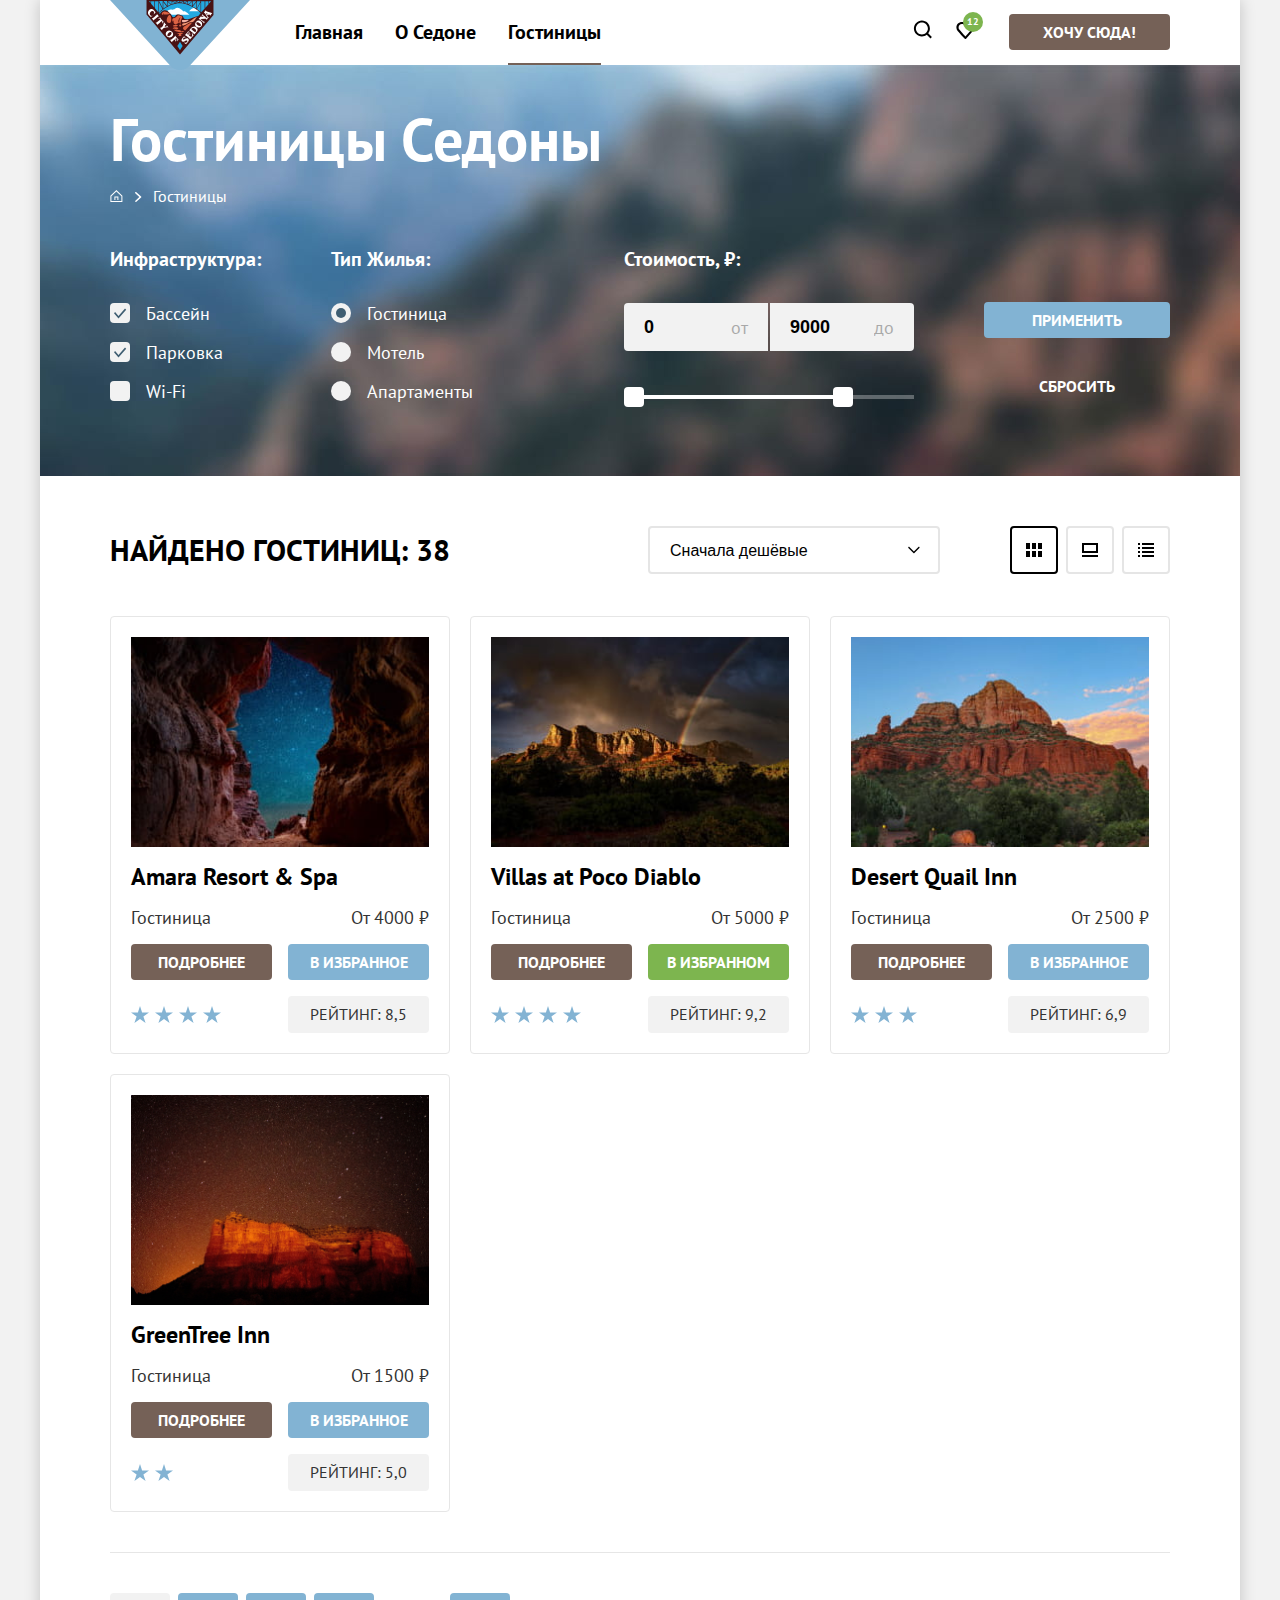
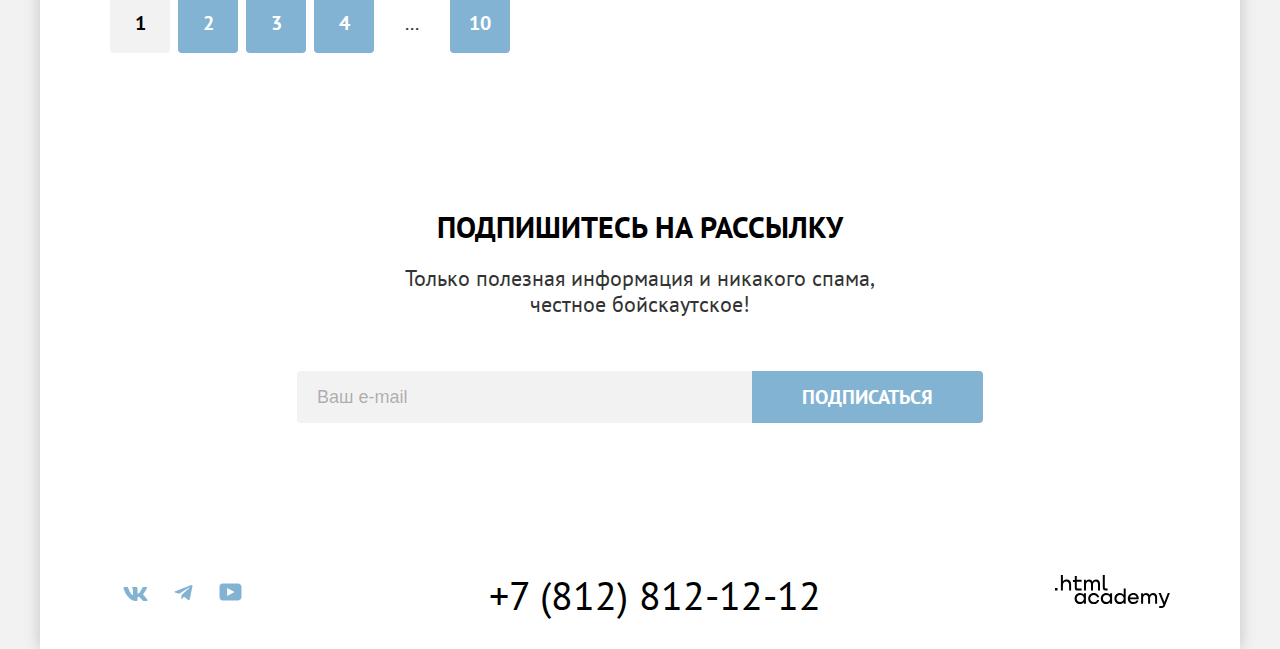
==== commit 813bd98f: "Удалил css переменные, заменил лейбл в модальном окне" ====
--- a/catalog.html
+++ b/catalog.html
@@ -527,7 +527,7 @@
   <div class="modal">
     <div class="modal-dialog">
       <div class="modal-header">
-        <h2 class="modal-title">Поиск гостиницы в Седоне</h2>
+        <h2 class="modal-title title-h2">Поиск гостиницы в Седоне</h2>
         <button type="button" class="button-close" title="Закрыть">
           <span class="visually-hidden">Закрыть</span>
           <svg xmlns="http://www.w3.org/2000/svg" class="button-icon" width="15" height="14" viewBox="0 0 15 14"
@@ -555,7 +555,7 @@
 
           <div class="form-group form-group-with-hint form-group-departure">
             <div class="form-label-column">
-              <label for="date-departure" class="form-label title-h4">Дата заезда:</label>
+              <label for="date-departure" class="form-label title-h4">Дата выезда:</label>
             </div>
 
             <div class="form-column">
--- a/styles/styles.css
+++ b/styles/styles.css
@@ -1,18 +1,5 @@
-/* Общие переменные */
+/* Общие CSS переменные */
 :root {
-  --c-default-opacity-30: rgba(0, 0, 0, 0.3);
-  --c-secondary: #333;
-  --c-dark: #000;
-  --c-light: #fff;
-  --c-light-opacity-30: rgba(255, 255, 255, 0.3);
-  --c-danger: #ff5757;
-  --c-outline-default: #83b3d3;
-  --outline-shadow: 0 0 0 3px var(--c-outline-default);
-
-  /* Ссылка */
-  --c-link-default: #000000;
-  --c-link-default-hover: #756157;
-
   /* Кнопки */
   --c-btn-primary: #756157;
   --c-btn-primary-hover: #615048;
@@ -37,40 +24,6 @@
   --c-btn-close-hover: #e6e6e6;
 
   --c-btn-disabled: #e5e5e5;
-
-  /* Иконки */
-  --c-icon-default: #000;
-  --c-icon-default-hover: #756157;
-  --c-icon-secondary: #83b3d3;
-  --c-icon-secondary-hover: #68a2ca;
-  --c-icon-tertiary: #7db54f;
-
-  /* Фон */
-  --c-bg-default: #fff;
-  --c-bg-default-opacity-30: rgba(255, 255, 255, 0.3);
-  --c-bg-primary: #82b3d3;
-  --c-bg-secondary: rgba(131, 179, 211, 0.12);
-  --c-bg-tertiary: rgba(131, 179, 211, 0.2);
-
-  /* Формы */
-  --c-form-default: #f2f2f2;
-  --c-form-default-hover: #e6e6e6;
-  --c-form-primary: #3f5e72;
-  --c-form-secondary: #e5e5e5;
-  --c-border-default: #e6e6e6;
-
-  /* Рендж слайдер */
-  --range-height: 4px;
-  --range-thumb-size: 20px;
-  --range-left-offset: 0;
-  --range-right-offset: 23.5%;
-
-  /* Радиус элементов */
-  --r-default: 4px;
-  --r-large: 10px;
-  --r-badge: 50px;
-  --r-tooltip: 10px;
-  --r-modal: 30px;
 }
 
 @font-face {
@@ -80,6 +33,7 @@
   src: url("../fonts/ptsans-400.woff2") format("woff2");
   font-display: swap;
 }
+
 @font-face {
   font-family: "PT Sans";
   font-style: normal;
@@ -99,12 +53,12 @@
   max-width: 1200px;
   min-height: 100%;
   margin: auto;
-  background: var(--c-bg-default);
+  background: #fff;
   box-shadow: 0 0 15px 0 rgba(0, 0, 0, 0.2);
   font-family: "PT Sans", Arial, sans-serif;
   font-size: 18px;
   line-height: 21px;
-  color: var(--c-secondary);
+  color: #333;
 }
 
 /* Растяжение основной части/липкий футер */
@@ -194,12 +148,12 @@
 
 .header-navigation-link:hover,
 .header-navigation-link:focus {
-  color: var(--c-link-default-hover);
+  color: #756157;
 }
 
 .header-navigation-link:active {
   opacity: 0.3;
-  color: var(--c-link-default-hover);
+  color: #756157;
 }
 
 /* Активная ссылка навигации */
@@ -222,7 +176,7 @@
 }
 
 .header-navigation-user .header-navigation-item:last-child {
-  margin-left: 16px;
+  margin-left: 22px;
 }
 
 .header-navigation-user .header-navigation-link {
@@ -282,12 +236,12 @@
 /* Ссылки */
 .link {
   outline: none;
-  color: var(--c-link-default);
+  color: #000;
 }
 
 .link:hover,
 .link:focus {
-  color: var(--c-link-default-hover);
+  color: #756157;
 }
 
 .link:active {
@@ -332,7 +286,7 @@
 }
 
 .form-hint-error {
-  color: var(--c-danger);
+  color: #ff5757;
 }
 
 .form-control {
@@ -341,8 +295,8 @@
   height: 48px;
   padding: 0 20px;
   border: none;
-  border-radius: var(--r-default);
-  background-color: var(--c-form-default);
+  border-radius: 4px;
+  background-color: #f2f2f2;
   font-size: 18px;
   font-weight: 700;
   line-height: 24px;
@@ -350,11 +304,11 @@
 
 .form-control:hover,
 .form-control:focus {
-  background-color: var(--c-form-default-hover);
+  background-color: #e6e6e6;
 }
 
 .form-control:focus {
-  box-shadow: var(--outline-shadow);
+  box-shadow: 0 0 0 3px #83b3d3;
 }
 
 .form-control::placeholder {
@@ -412,13 +366,13 @@
   height: 20px;
   margin: 0;
   border: none;
-  border-radius: var(--r-default);
-  background: var(--c-form-default);
+  border-radius: 4px;
+  background: #f2f2f2;
 }
 
 .form-checkbox-input:focus {
   outline: none;
-  box-shadow: var(--outline-shadow);
+  box-shadow: 0 0 0 3px #83b3d3;
 }
 
 .form-checkbox-input:active,
@@ -478,13 +432,13 @@
   margin: 0;
   border: none;
   border-radius: 50%;
-  background: var(--c-form-default);
-  color: var(--c-form-primary);
+  background: #f2f2f2;
+  color: #3f5e72;
 }
 
 .form-radio-input:focus {
   outline: none;
-  box-shadow: var(--outline-shadow);
+  box-shadow: 0 0 0 3px #83b3d3;
 }
 
 .form-radio-input:active,
@@ -530,8 +484,8 @@
   width: 100%;
   height: 48px;
   padding: 0 40px 0 20px;
-  border: 2px solid var(--c-form-secondary);
-  border-radius: var(--r-default);
+  border: 2px solid #e5e5e5;
+  border-radius: 4px;
   background-color: transparent;
   background-image: url("../images/icons/icon-arrow-down.svg");
   background-repeat: no-repeat;
@@ -544,13 +498,13 @@
 .form-select-input:hover,
 .form-select-input:focus {
   outline: none;
-  border-color: var(--c-outline-default);
+  border-color: #83b3d3;
 }
 
 .form-select-input:disabled {
   opacity: 0.3;
-  border: 2px solid var(--c-dark);
-  color: var(--c-dark);
+  border: 2px solid #000;
+  color: #000;
 }
 
 /*
@@ -596,19 +550,19 @@
 .range-slider-block {
   grid-column: span 2;
   position: relative;
-  height: var(--range-height);
-  background: var(--c-bg-default-opacity-30);
+  height: 4px;
+  background: rgba(255, 255, 255, 0.3);
 }
 
 /* Выбранный диапазон слайдера диапазона */
 .range-slider-progress {
   pointer-events: none;
   position: absolute;
-  height: var(--range-height);
-  left: var(--range-left-offset);
-  right: var(--range-right-offset);
+  height: 4px;
+  left: 0;
+  right: 23.5%;
   width: unset;
-  background-color: var(--c-bg-default);
+  background-color: #fff;
   content: "";
 }
 
@@ -620,15 +574,15 @@
   z-index: 9;
   top: 50%;
   transform: translateY(-50%);
-  width: var(--range-thumb-size);
-  height: var(--range-thumb-size);
+  width: 20px;
+  height: 20px;
   border: none;
-  border-radius: var(--r-default);
-  background: var(--c-bg-default);
+  border-radius: 4px;
+  background: #fff;
 }
 
 .range-slider-handle:focus {
-  box-shadow: var(--outline-shadow);
+  box-shadow: 0 0 0 3px #83b3d3;
 }
 
 /* Рычажок увелечения слайдера диапазона */
@@ -647,9 +601,9 @@
   display: inline-block;
   padding: 8px 34px;
   border: none;
-  border-radius: var(--r-default);
+  border-radius: 4px;
   background-color: var(--c-btn-primary);
-  color: var(--c-light);
+  color: #fff;
   font-family: inherit;
   font-weight: 700;
   font-size: 16px;
@@ -662,13 +616,13 @@
 .button:hover,
 .button:focus {
   background-color: var(--c-btn-primary-hover);
-  color: var(--c-light);
+  color: #fff;
 }
 
 .button:active {
   opacity: 1;
   background-color: var(--c-btn-primary-press);
-  color: var(--c-light-opacity-30);
+  color: rgba(255, 255, 255, 0.3);
 }
 
 .button:disabled,
@@ -676,13 +630,13 @@
 .button:focus:disabled,
 .button:active:disabled {
   background-color: var(--c-btn-disabled);
-  color: var(--c-light);
+  color: #fff;
 }
 
 /* Второстипенный вид кнопки */
 .button-secondary {
   background-color: var(--c-btn-secondary);
-  color: var(--c-light);
+  color: #fff;
 }
 
 .button-secondary:hover,
@@ -722,7 +676,7 @@
 }
 
 .button-transparent:focus {
-  box-shadow: inset var(--outline-shadow);
+  box-shadow: inset 0 0 0 3px #83b3d3;
 }
 
 .button-transparent:active {
@@ -746,7 +700,7 @@
 /* Экстра большая кнопка */
 .button-extra-large {
   padding: 12px 50px;
-  border-radius: var(--r-large);
+  border-radius: 10px;
   font-size: 20px;
   line-height: 36px;
   text-transform: uppercase;
@@ -771,12 +725,12 @@
 }
 
 .button-close:focus {
-  box-shadow: var(--outline-shadow);
+  box-shadow: 0 0 0 3px #83b3d3;
 }
 
 .button-close:active {
   box-shadow: none;
-  color: var(--c-default-opacity-30);
+  color: rgba(0, 0, 0, 0.3);
 }
 
 /* Подсказка */
@@ -804,7 +758,7 @@
   position: absolute;
   z-index: 9;
   left: 50%;
-  background-color: var(--c-secondary);
+  background-color: #333;
   content: "";
 }
 
@@ -814,9 +768,9 @@
   width: 255px;
   transform: translateX(-50%);
   padding: 22px 20px;
-  border-radius: var(--r-tooltip);
+  border-radius: 10px;
   box-shadow: 0px 15px 30px 0px rgba(0, 0, 0, 0.3);
-  color: var(--c-light);
+  color: #fff;
   font-size: 15px;
   line-height: 20px;
   text-align: left;
@@ -860,7 +814,7 @@
   height: 100%;
   padding: 0;
   border: none;
-  border-radius: var(--r-default);
+  border-radius: 4px;
   background-color: transparent;
   background-repeat: no-repeat;
   background-position: center;
@@ -888,12 +842,12 @@
   width: 20px;
   height: 20px;
   margin: auto;
-  border-radius: var(--r-default);
+  border-radius: 4px;
   content: "";
 }
 
 .counter-button:focus::before {
-  box-shadow: var(--outline-shadow);
+  box-shadow: 0 0 0 3px #83b3d3;
 }
 
 .counter-button:focus:active::before {
@@ -980,9 +934,9 @@
   min-width: 20px;
   height: 20px;
   padding: 0 3px;
-  border-radius: var(--r-badge);
+  border-radius: 50px;
   background-color: var(--c-btn-selected);
-  color: var(--c-light);
+  color: #fff;
   font-size: 10px;
   line-height: 20px;
   text-align: center;
@@ -1090,7 +1044,7 @@
   max-width: 60px;
   height: 2px;
   margin: 30px auto 0;
-  background-color: var(--c-bg-tertiary);
+  background-color: rgba(131, 179, 211, 0.2);
   content: "";
 }
 
@@ -1101,8 +1055,8 @@
 
 /* Синий элемент преимуществ */
 .advantages-item-primary {
-  background-color: var(--c-bg-primary);
-  color: var(--c-light);
+  background-color: #82b3d3;
+  color: #fff;
 }
 
 .advantages-item-primary .advantages-item-title {
@@ -1110,17 +1064,17 @@
 }
 
 .advantages-item-primary .advantages-item-title::after {
-  background-color: var(--c-light-opacity-30);
+  background-color: rgba(255, 255, 255, 0.3);
 }
 
 /* Голубой элемент преимуществ */
 .advantages-item-secondary {
-  background-color: var(--c-bg-secondary);
+  background-color: rgba(131, 179, 211, 0.12);
 }
 
 /* Светло голубой элемент преимуществ */
 .advantages-item-tertiary {
-  background-color: var(--c-bg-tertiary);
+  background-color: rgba(131, 179, 211, 0.2);
 }
 
 /*
@@ -1162,12 +1116,12 @@
 
 /* Голубой элемент рекомендаций */
 .recommendations-list .recommendations-item:nth-child(2n + 1) {
-  background-color: var(--c-bg-tertiary);
+  background-color: rgba(131, 179, 211, 0.2);
 }
 
 /* Светло голубой элемент рекомендаций */
 .recommendations-list .recommendations-item:nth-child(2n + 2) {
-  background-color: var(--c-bg-secondary);
+  background-color: rgba(131, 179, 211, 0.12);
 }
 
 /* Элемент рекомендаций */
@@ -1290,9 +1244,9 @@
 
 /* Альтернативный вид секции подписка на рассылку с фоновой картинкой */
 .section-mailing-with-background {
-  background-color: var(--c-bg-primary);
+  background-color: #82b3d3;
   background-image: url("../images/background-mailing.jpg");
-  color: var(--c-light);
+  color: #fff;
 }
 
 .section-mailing-with-background .section-mailing-title {
@@ -1318,11 +1272,11 @@
 */
 .section-catalog-intro {
   padding: 35px 0 72px;
-  background-color: var(--c-bg-primary);
+  background-color: #82b3d3;
   background-image: url("../images/catalog-filter.jpg");
   background-repeat: no-repeat;
   background-size: cover;
-  color: var(--c-light);
+  color: #fff;
 }
 
 .section-catalog-intro-header {
@@ -1441,7 +1395,7 @@
   height: 48px;
   padding: 0;
   border: 2px solid var(--c-btn-outline);
-  border-radius: var(--r-default);
+  border-radius: 4px;
   background-color: transparent;
   color: #000;
 }
@@ -1489,8 +1443,8 @@
   flex-grow: 1;
   gap: 16px;
   padding: 20px;
-  border: 1px solid var(--c-border-default);
-  border-radius: var(--r-default);
+  border: 1px solid #e6e6e6;
+  border-radius: 4px;
 }
 
 /* Резервируем место для изображения отеля */
@@ -1586,8 +1540,8 @@
 /* Рейтинг в карточке отеля */
 .card-product-rate {
   padding: 8px 5px;
-  border-radius: var(--r-default);
-  background-color: var(--c-form-default);
+  border-radius: 4px;
+  background-color: #f2f2f2;
   font-size: 16px;
   text-transform: uppercase;
   text-align: center;
@@ -1602,7 +1556,7 @@
   gap: 8px;
   margin: 40px 0 0;
   padding: 40px 0 0;
-  border-top: 1px solid var(--c-border-default);
+  border-top: 1px solid #e6e6e6;
   list-style: none;
 }
 
@@ -1624,7 +1578,7 @@
   display: inline-flex;
   align-items: center;
   justify-content: center;
-  border-radius: var(--r-default);
+  border-radius: 4px;
   padding: 5px;
 }
 
@@ -1663,18 +1617,18 @@
   display: inline-block;
   height: 40px;
   padding: 0 13px;
-  color: var(--c-icon-secondary);
+  color: #83b3d3;
   line-height: 40px;
 }
 
 .footer-social-link:hover,
 .footer-social-link:focus {
-  color: var(--c-icon-secondary-hover);
+  color: #68a2ca;
 }
 
 .footer-social-link:active {
   opacity: 0.3;
-  color: var(--c-icon-secondary-hover);
+  color: #68a2ca;
 }
 
 /* Номер телефона */
@@ -1702,7 +1656,8 @@
   height: 100%;
   padding: 15px;
   background-color: rgba(242, 242, 242, 0.8);
-  -webkit-overflow-scrolling: touch; /* плавый скроллинг на ios */
+  -webkit-overflow-scrolling: touch;
+  /* плавый скроллинг на ios */
 }
 
 /* Открытое модальное окно */
@@ -1717,8 +1672,8 @@
   max-width: 718px;
   margin: auto;
   padding: 64px 70px;
-  border-radius: var(--r-modal);
-  background-color: var(--c-bg-default);
+  border-radius: 30px;
+  background-color: #fff;
   box-shadow: 0px 25px 50px 0px rgba(0, 0, 0, 0.15);
 }
 
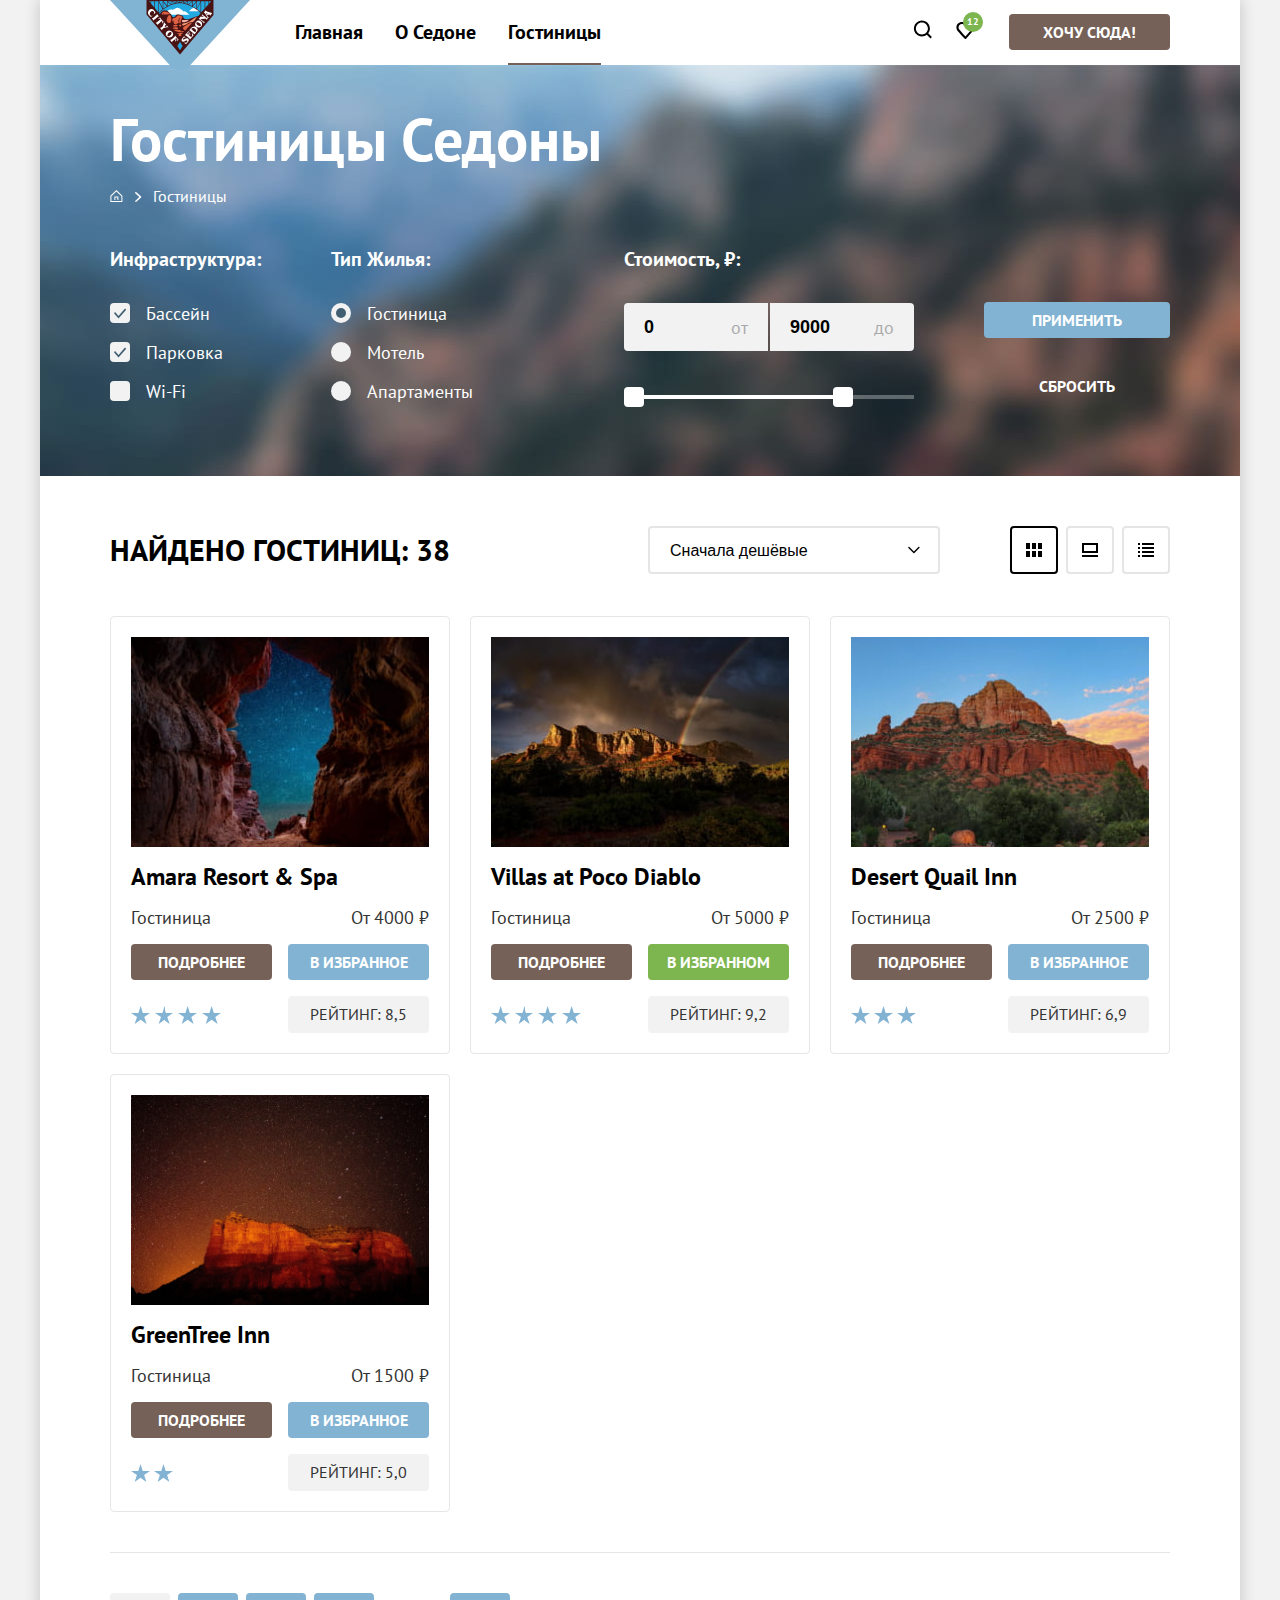
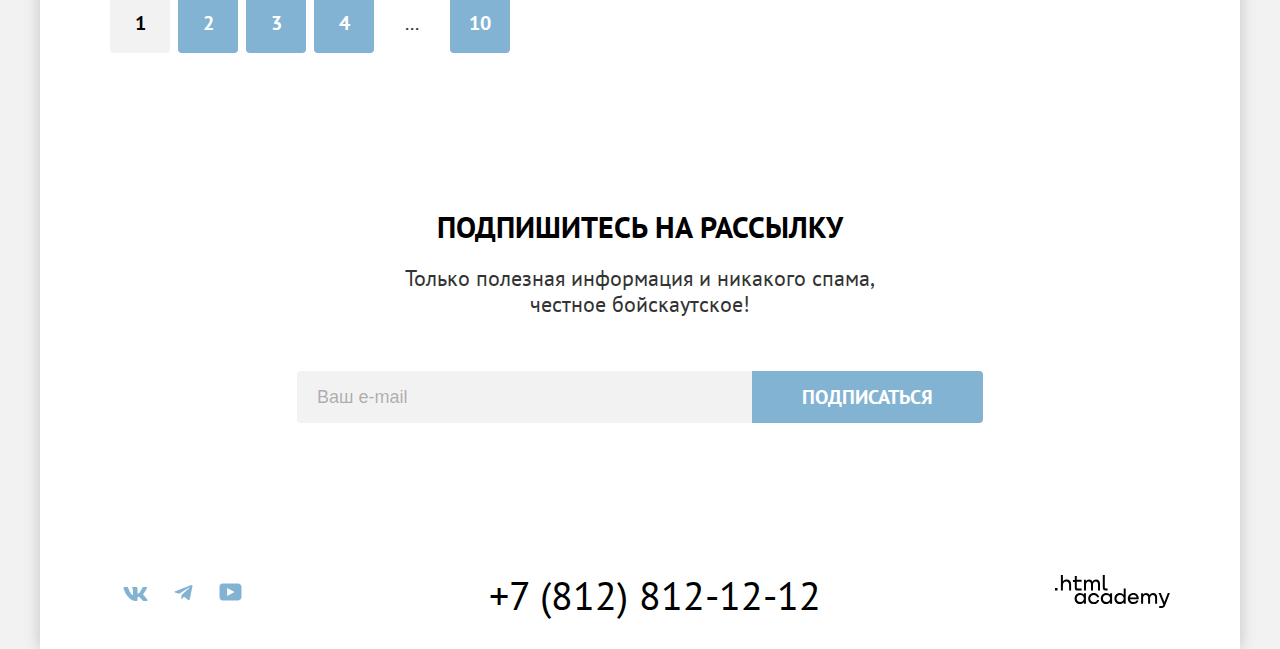
==== commit 5d042c66: "Изменен вывод класса отеля" ====
--- a/catalog.html
+++ b/catalog.html
@@ -5,6 +5,7 @@
   <meta charset="utf-8">
   <meta name="viewport" content="width=device-width, initial-scale=1.0">
   <title>HTML Academy: Седона каталог</title>
+  <link rel="icon" type="image/x-icon" href="/favicon.ico">
   <link rel="stylesheet" href="styles/styles.css">
 </head>
 
@@ -270,14 +271,9 @@
               </ul>
 
               <div class="card-product-rating">
-                <span class="visually-hidden">4 звезды</span>
-
-                <ul class="card-product-stars">
-                  <li class="star"></li>
-                  <li class="star"></li>
-                  <li class="star"></li>
-                  <li class="star"></li>
-                </ul>
+                <div class="card-product-stars card-product-stars-4">
+                  <span class="visually-hidden">4 звезды</span>
+                </div>
 
                 <span class="card-product-rate">Рейтинг: 8,5</span>
               </div>
@@ -317,14 +313,9 @@
               </ul>
 
               <div class="card-product-rating">
-                <span class="visually-hidden">4 звезды</span>
-
-                <ul class="card-product-stars">
-                  <li class="star"></li>
-                  <li class="star"></li>
-                  <li class="star"></li>
-                  <li class="star"></li>
-                </ul>
+                <div class="card-product-stars card-product-stars-4">
+                  <span class="visually-hidden">4 звезды</span>
+                </div>
 
                 <span class="card-product-rate">Рейтинг: 9,2</span>
               </div>
@@ -364,13 +355,9 @@
               </ul>
 
               <div class="card-product-rating">
-                <span class="visually-hidden">3 звезды</span>
-
-                <ul class="card-product-stars">
-                  <li class="star"></li>
-                  <li class="star"></li>
-                  <li class="star"></li>
-                </ul>
+                <div class="card-product-stars card-product-stars-3">
+                  <span class="visually-hidden">3 звезды</span>
+                </div>
 
                 <span class="card-product-rate">Рейтинг: 6,9</span>
               </div>
@@ -410,12 +397,9 @@
               </ul>
 
               <div class="card-product-rating">
-                <span class="visually-hidden">2 звезды</span>
-
-                <ul class="card-product-stars">
-                  <li class="star"></li>
-                  <li class="star"></li>
-                </ul>
+                <div class="card-product-stars card-product-stars-2">
+                  <span class="visually-hidden">2 звезды</span>
+                </div>
 
                 <span class="card-product-rate">Рейтинг: 5,0</span>
               </div>
@@ -627,4 +611,4 @@
   </div>
 </body>
 
-</html>
+</html>--- a/styles/styles.css
+++ b/styles/styles.css
@@ -248,17 +248,6 @@
   opacity: 0.3;
 }
 
-/* Звезда */
-.star {
-  display: inline-block;
-  width: 18px;
-  height: 18px;
-  background-image: url("../images/icons/icon-star-secondary.svg");
-  background-repeat: no-repeat;
-  background-position: center;
-  background-size: contain;
-}
-
 /* Доступность */
 .visually-hidden {
   position: absolute;
@@ -324,7 +313,7 @@
 
 /* Скрываем стандартные кнопки вверх/вниз в firefox */
 .form-control[type="number"] {
-  -moz-appearance: textfield;
+  appearance: textfield;
 }
 
 /* Начертание текста 400 у большого поля */
@@ -360,7 +349,6 @@
   position: relative;
   display: block;
   -webkit-appearance: none;
-  -moz-appearance: none;
   appearance: none;
   width: 20px;
   height: 20px;
@@ -425,7 +413,6 @@
   position: relative;
   display: block;
   -webkit-appearance: none;
-  -moz-appearance: none;
   appearance: none;
   width: 20px;
   height: 20px;
@@ -478,7 +465,6 @@
 .form-select-input {
   cursor: pointer;
   position: relative;
-  -moz-appearance: none;
   -webkit-appearance: none;
   appearance: none;
   width: 100%;
@@ -1528,13 +1514,36 @@
 
 /* Звезды в карточке отеля */
 .card-product-stars {
-  display: flex;
-  flex-wrap: wrap;
-  column-gap: 6px;
   align-self: center;
+  width: 18px;
+  height: 18px;
   margin: 0;
   padding: 0;
+  background-repeat: space;
+  background-position: center;
+  background-size: contain;
+  background-image: url("../images/icons/icon-star-secondary.svg");
   list-style: none;
+}
+
+/* 2х звездочный отель */
+.card-product-stars-2 {
+  width: 42px;
+}
+
+/* 3х звездочный отель */
+.card-product-stars-3 {
+  width: 65px;
+}
+
+/* 4х звездочный отель */
+.card-product-stars-4 {
+  width: 90px;
+}
+
+/* 5и звездочный отель */
+.card-product-stars-5 {
+  width: 112px;
 }
 
 /* Рейтинг в карточке отеля */
